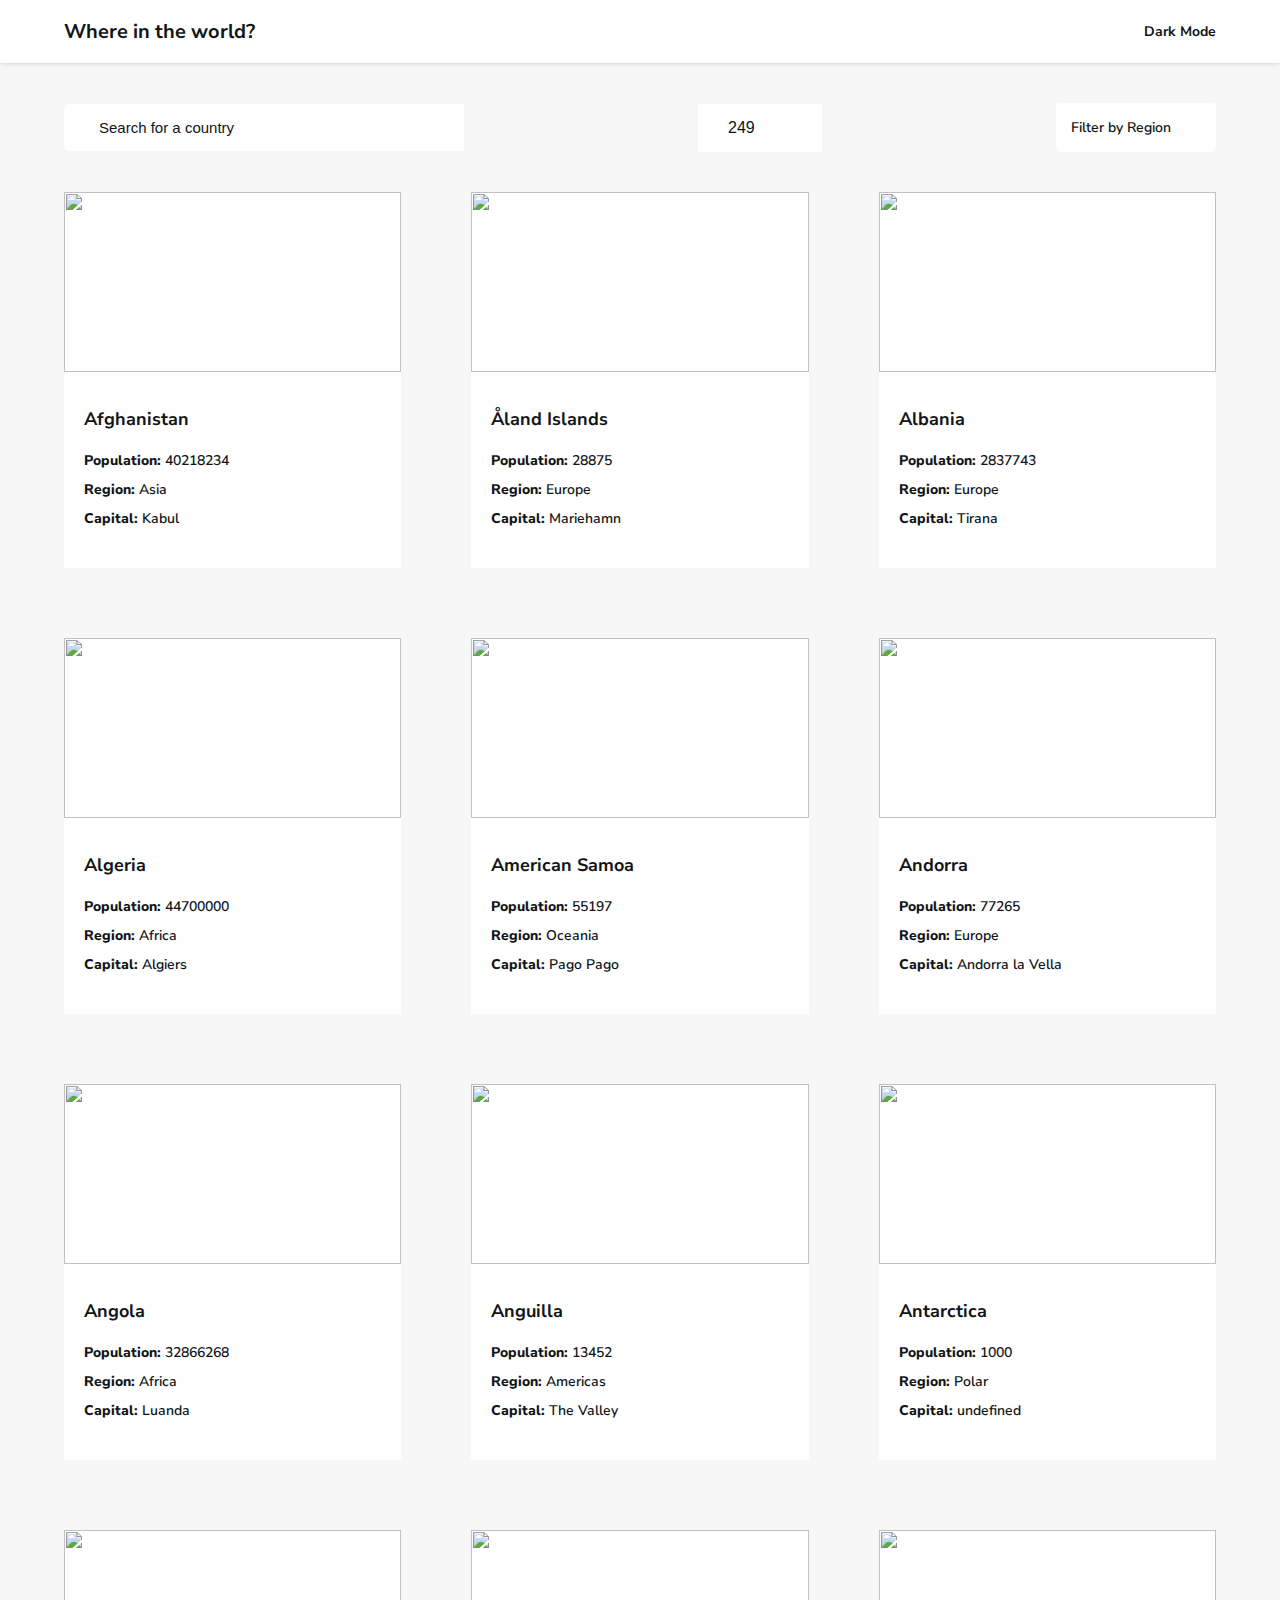
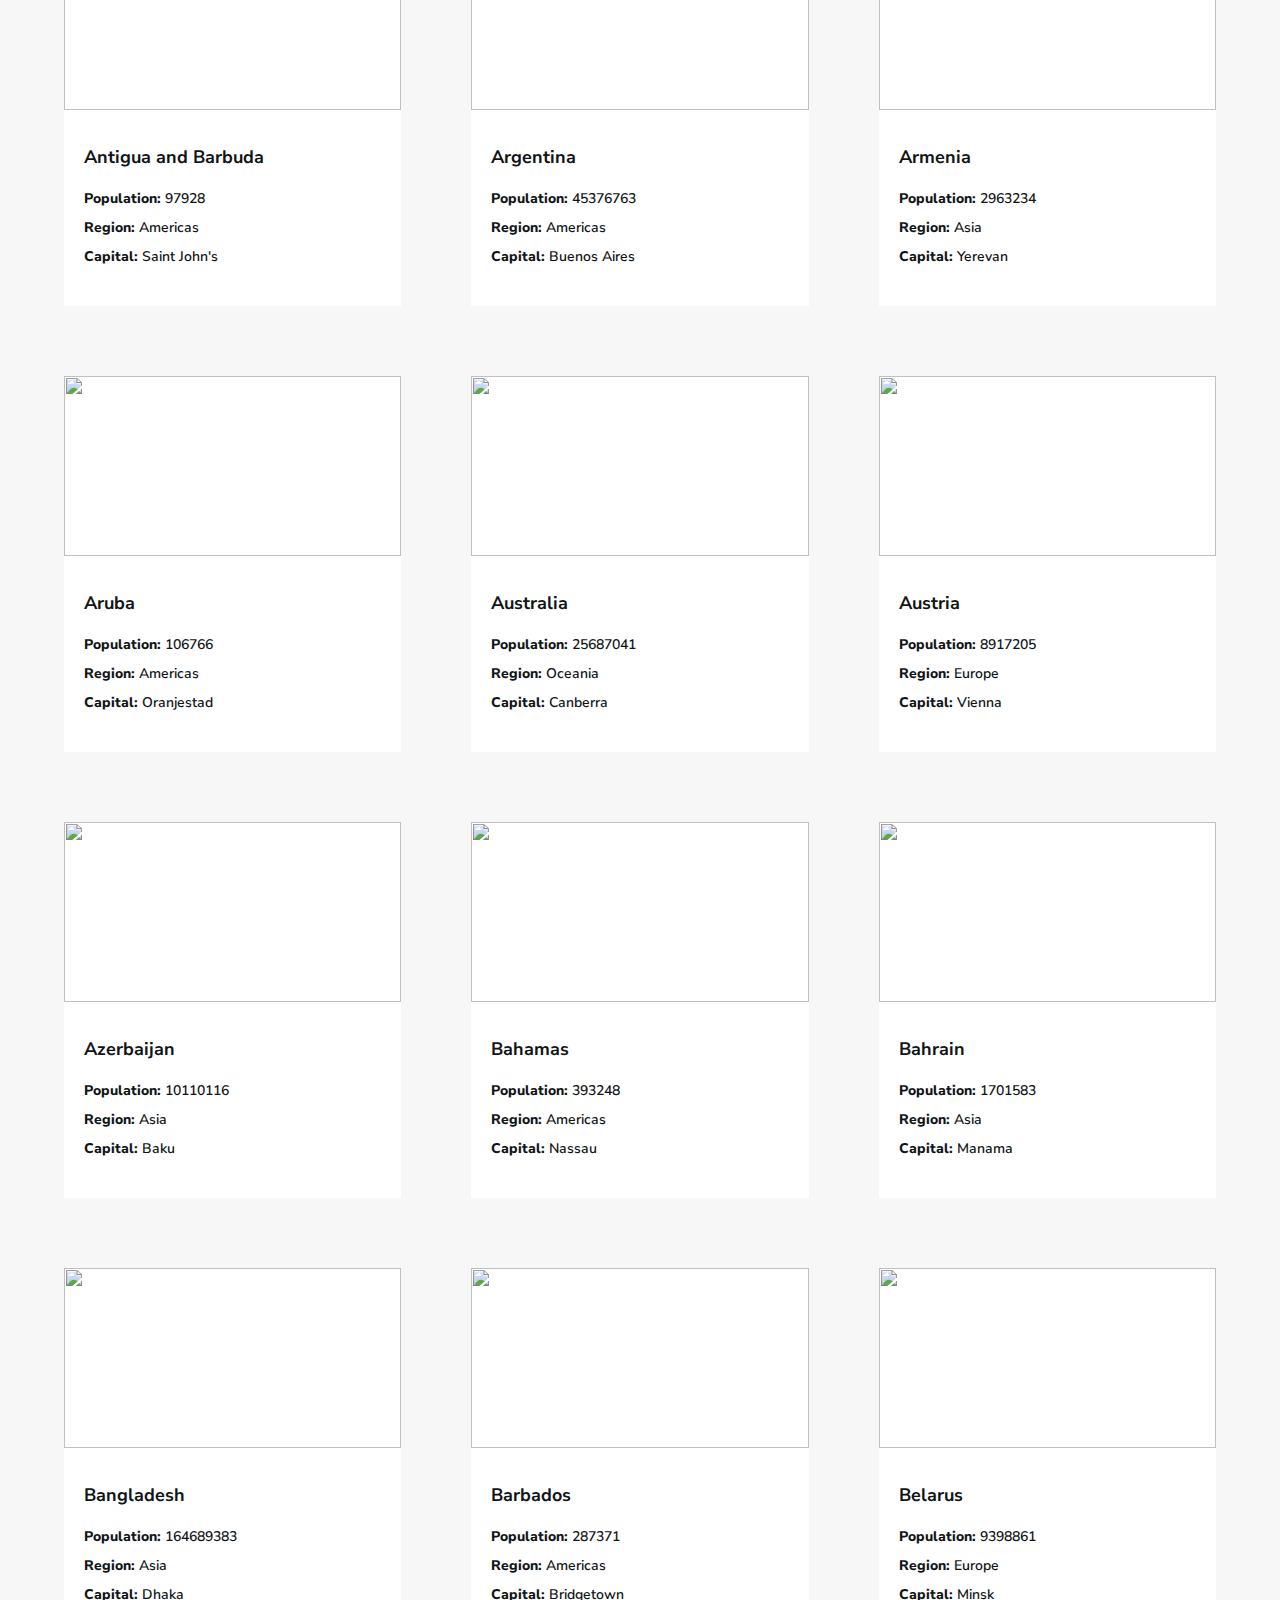
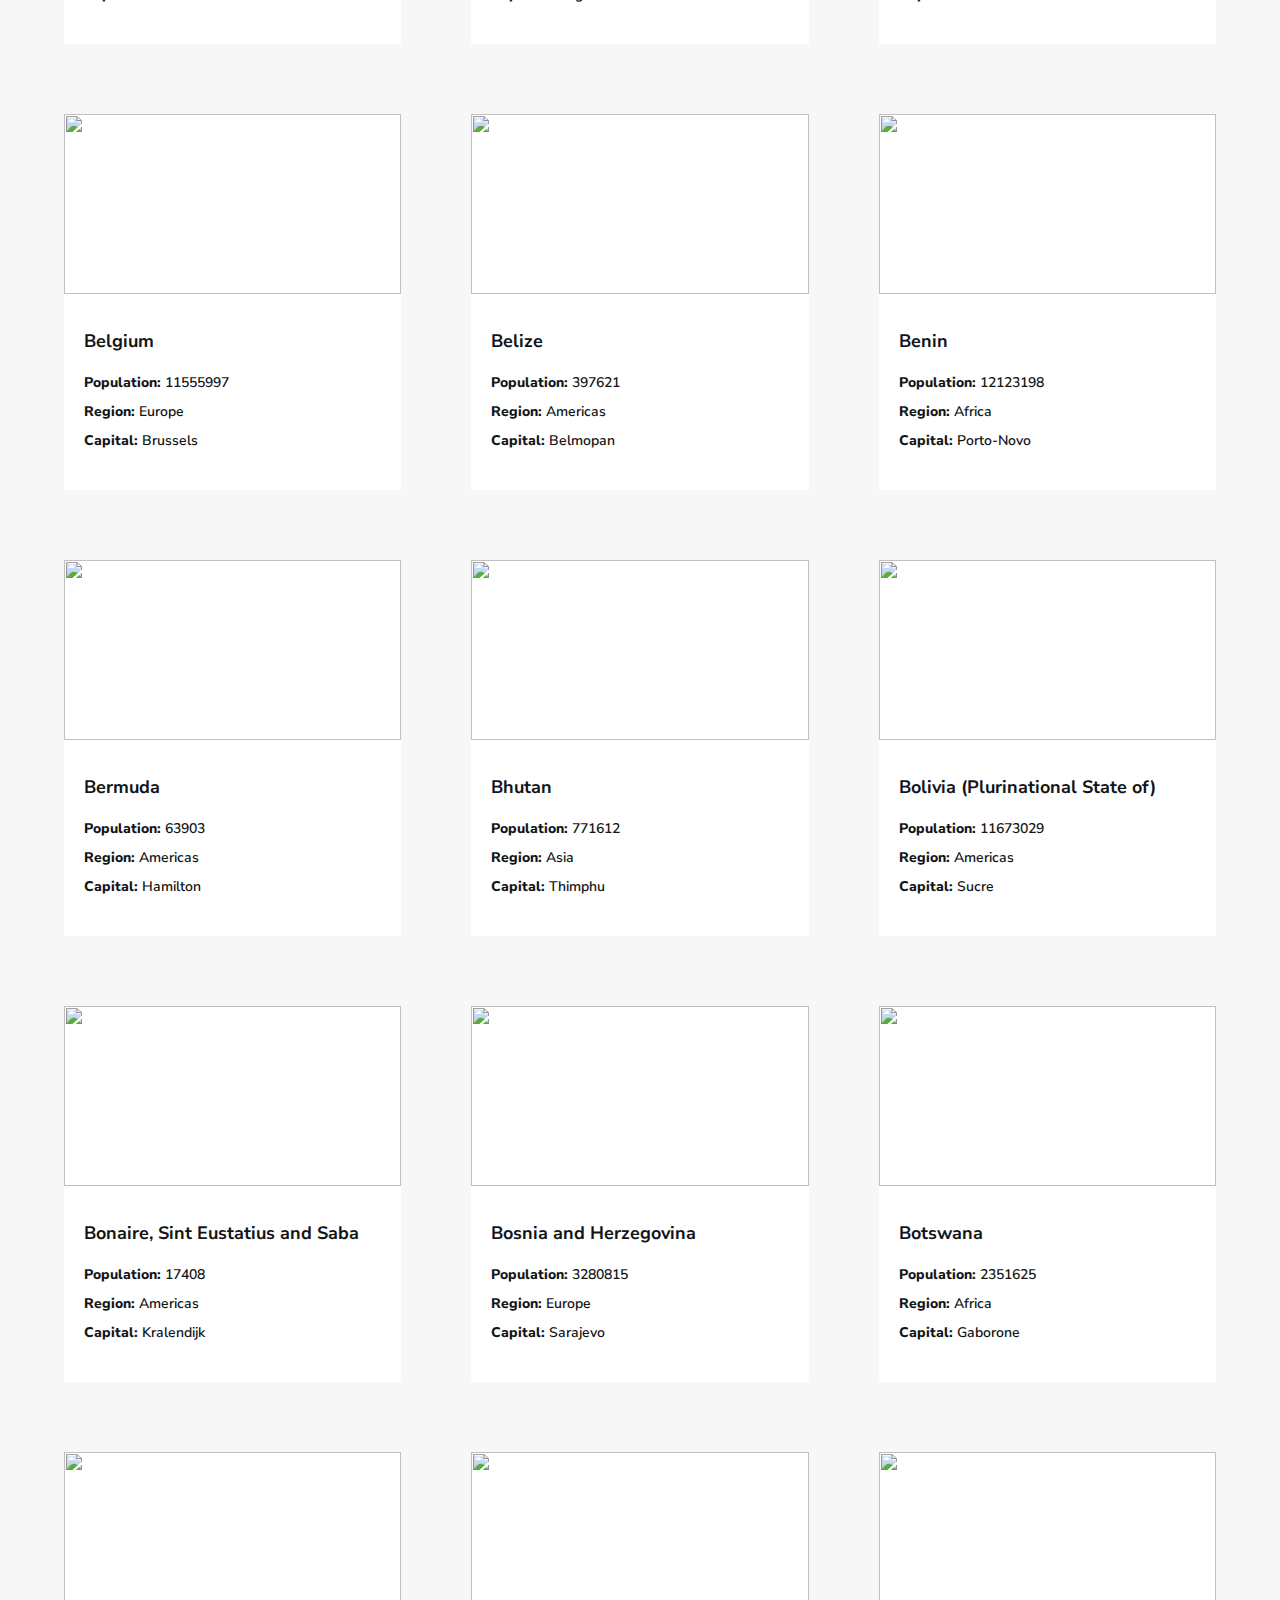
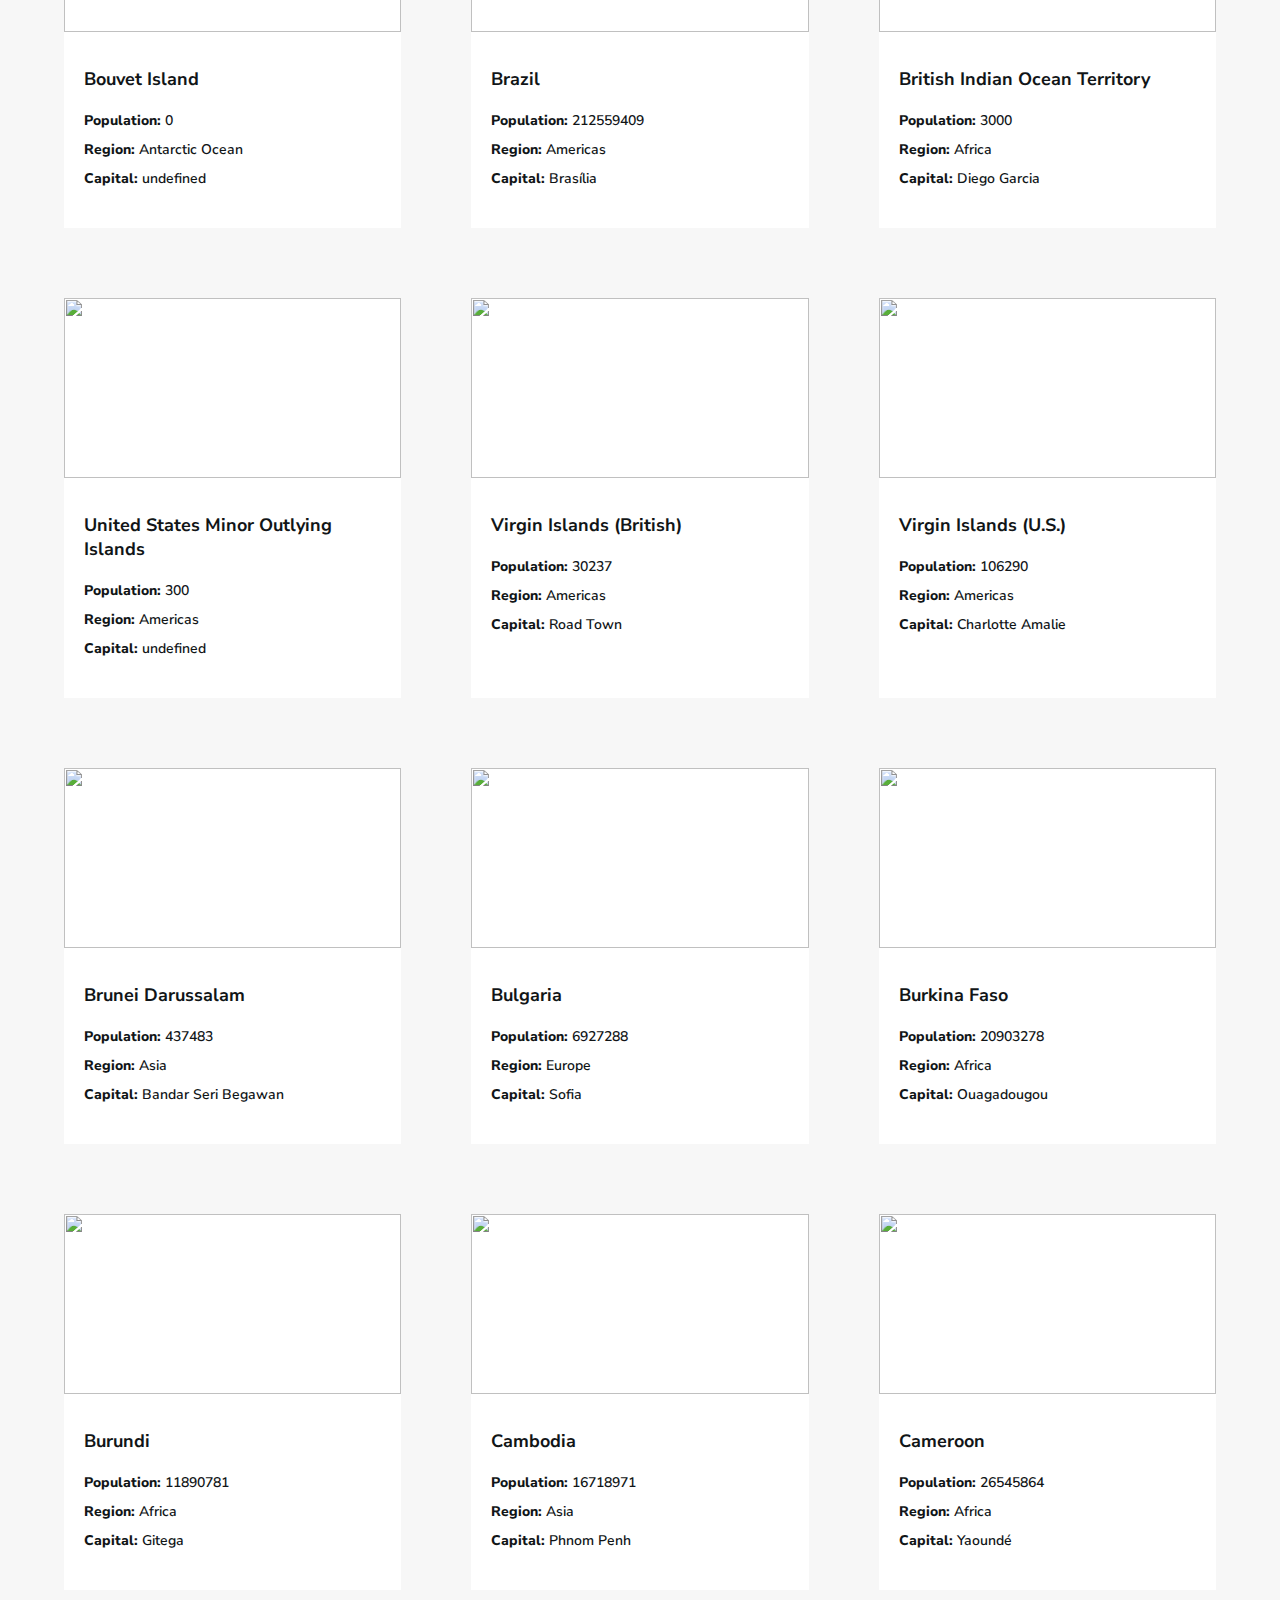
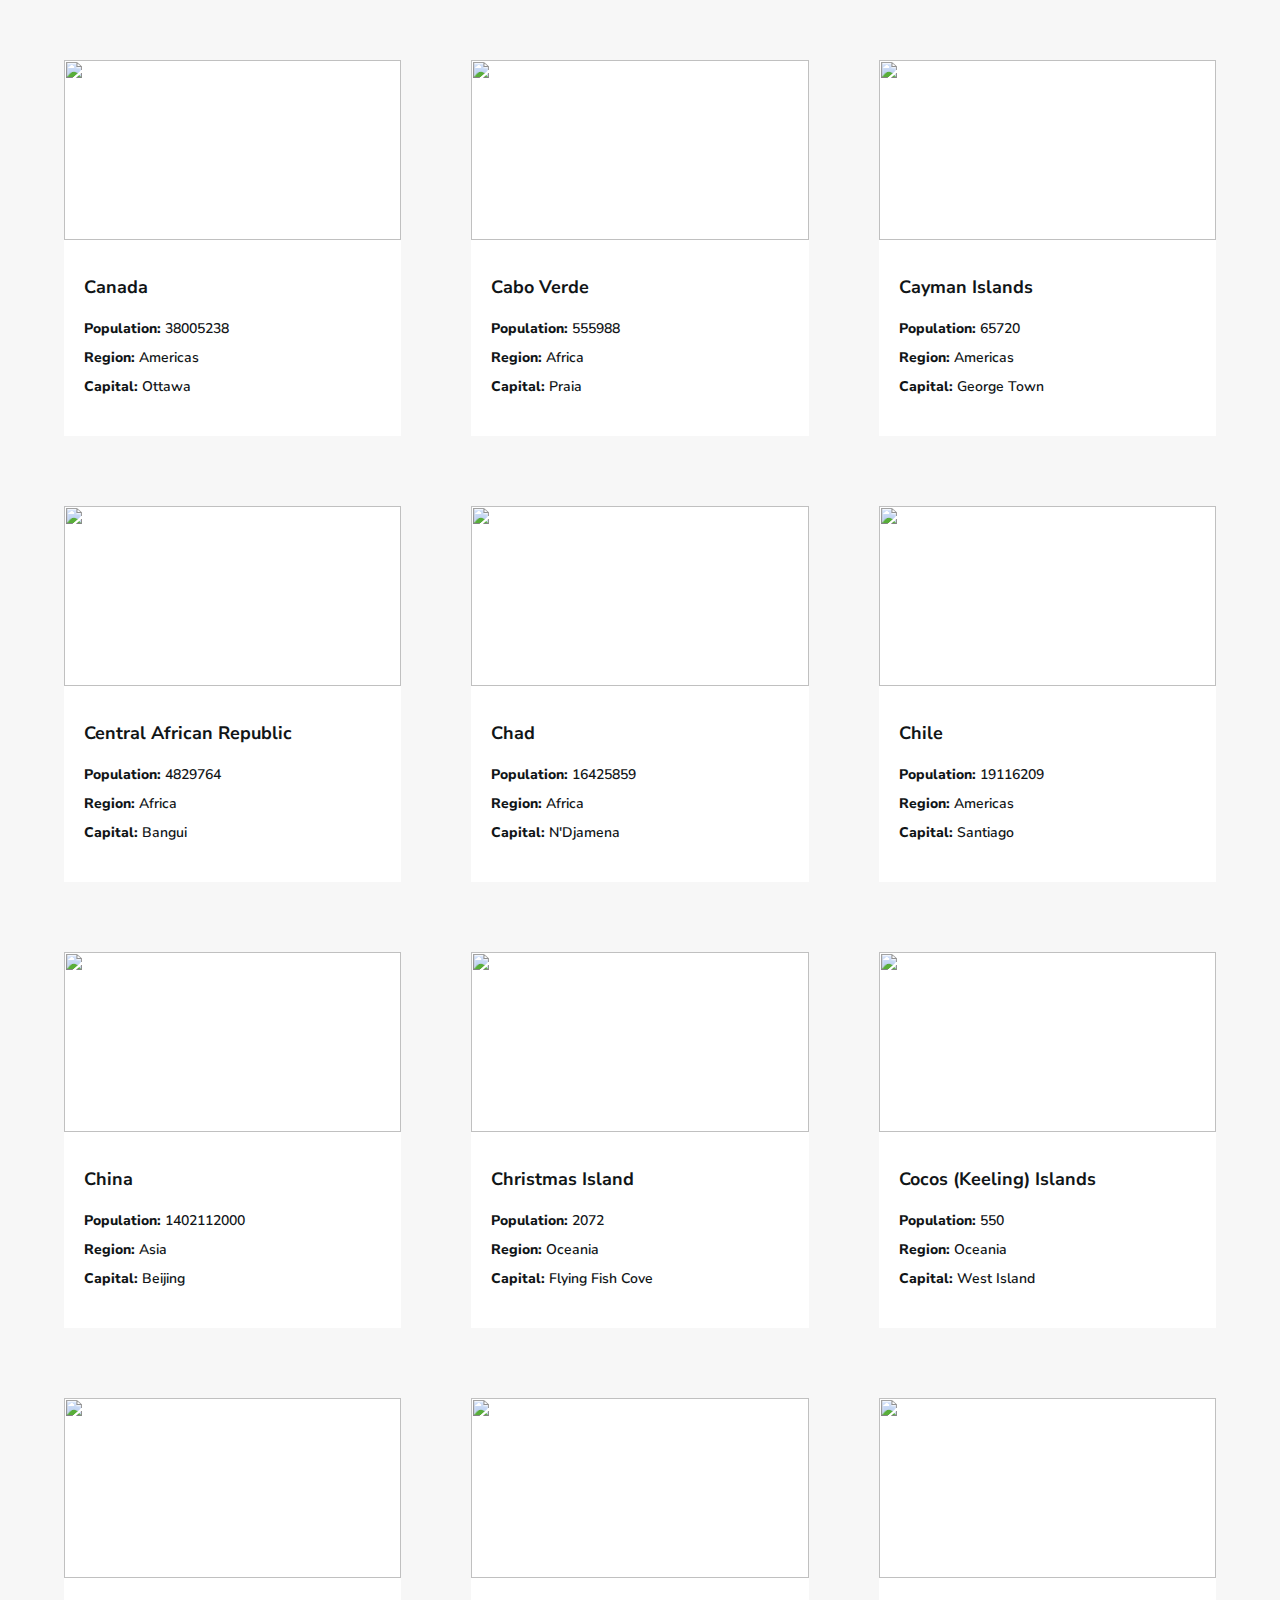
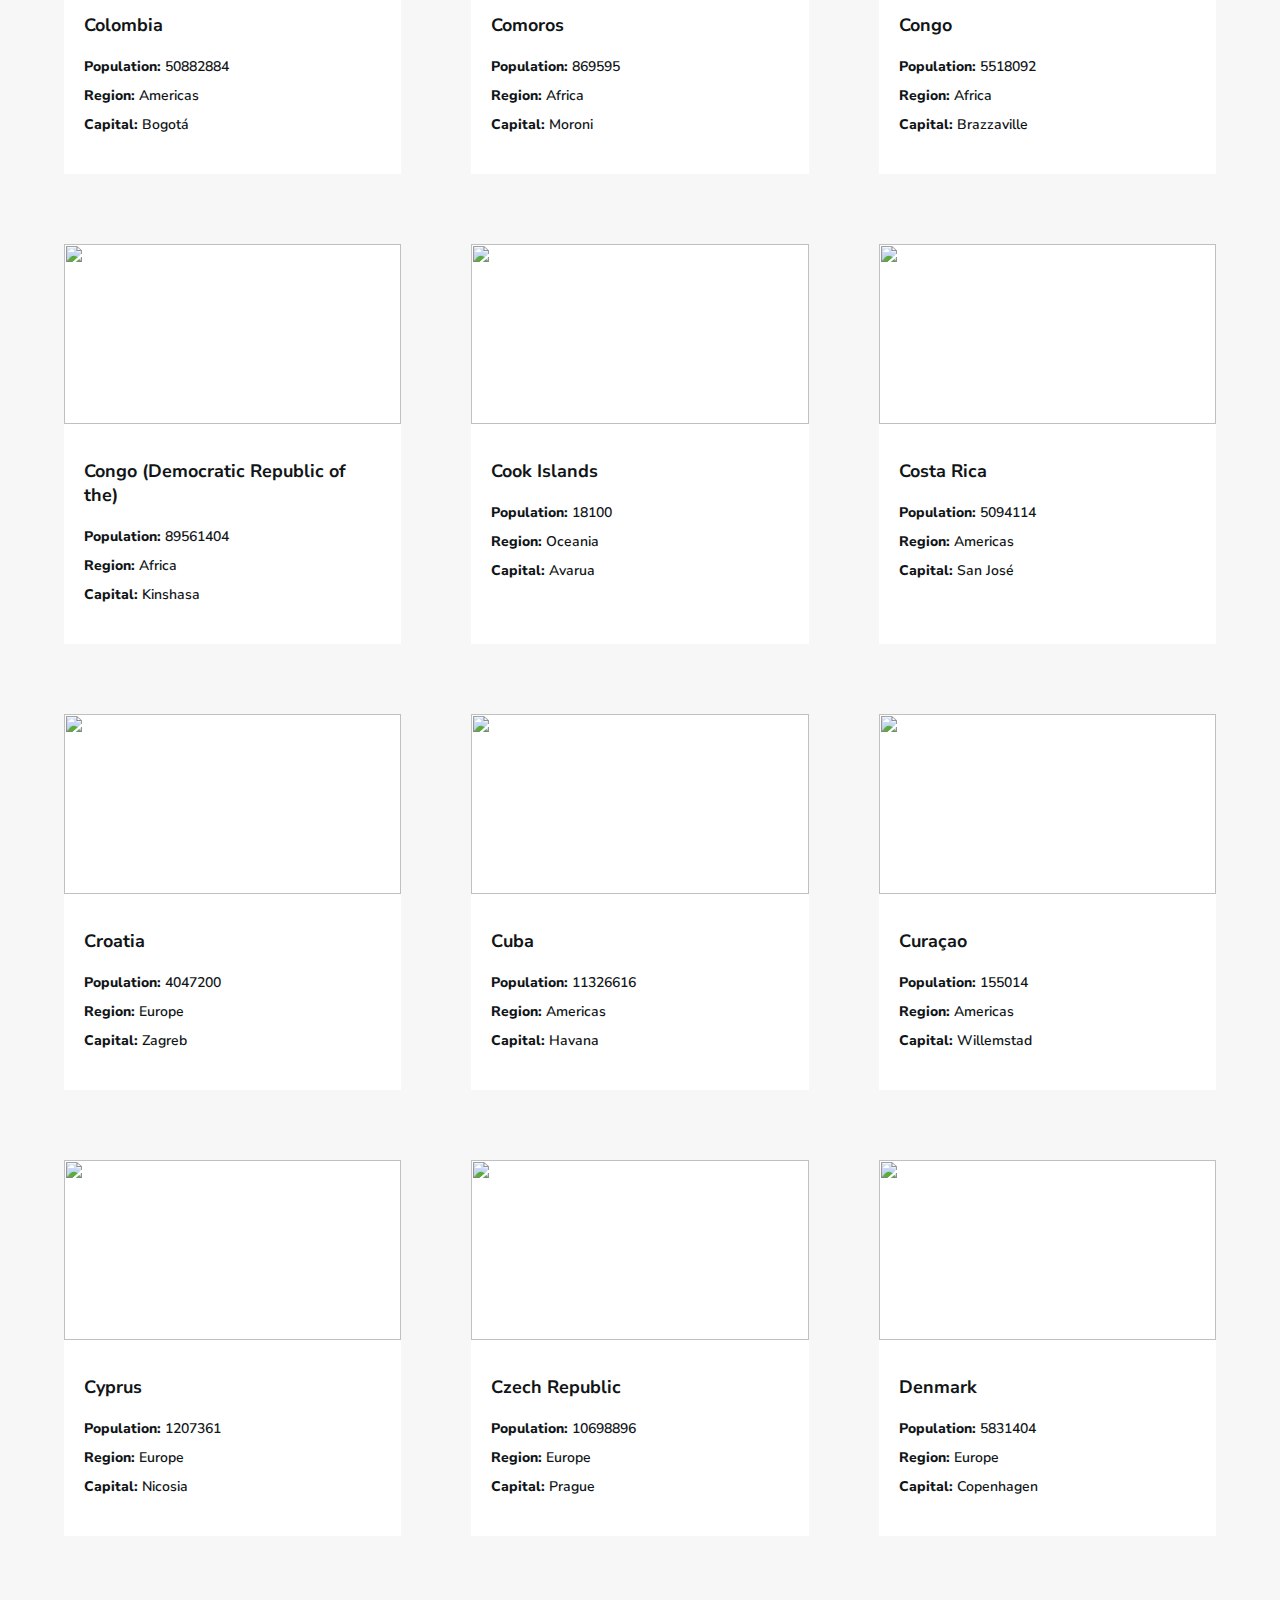
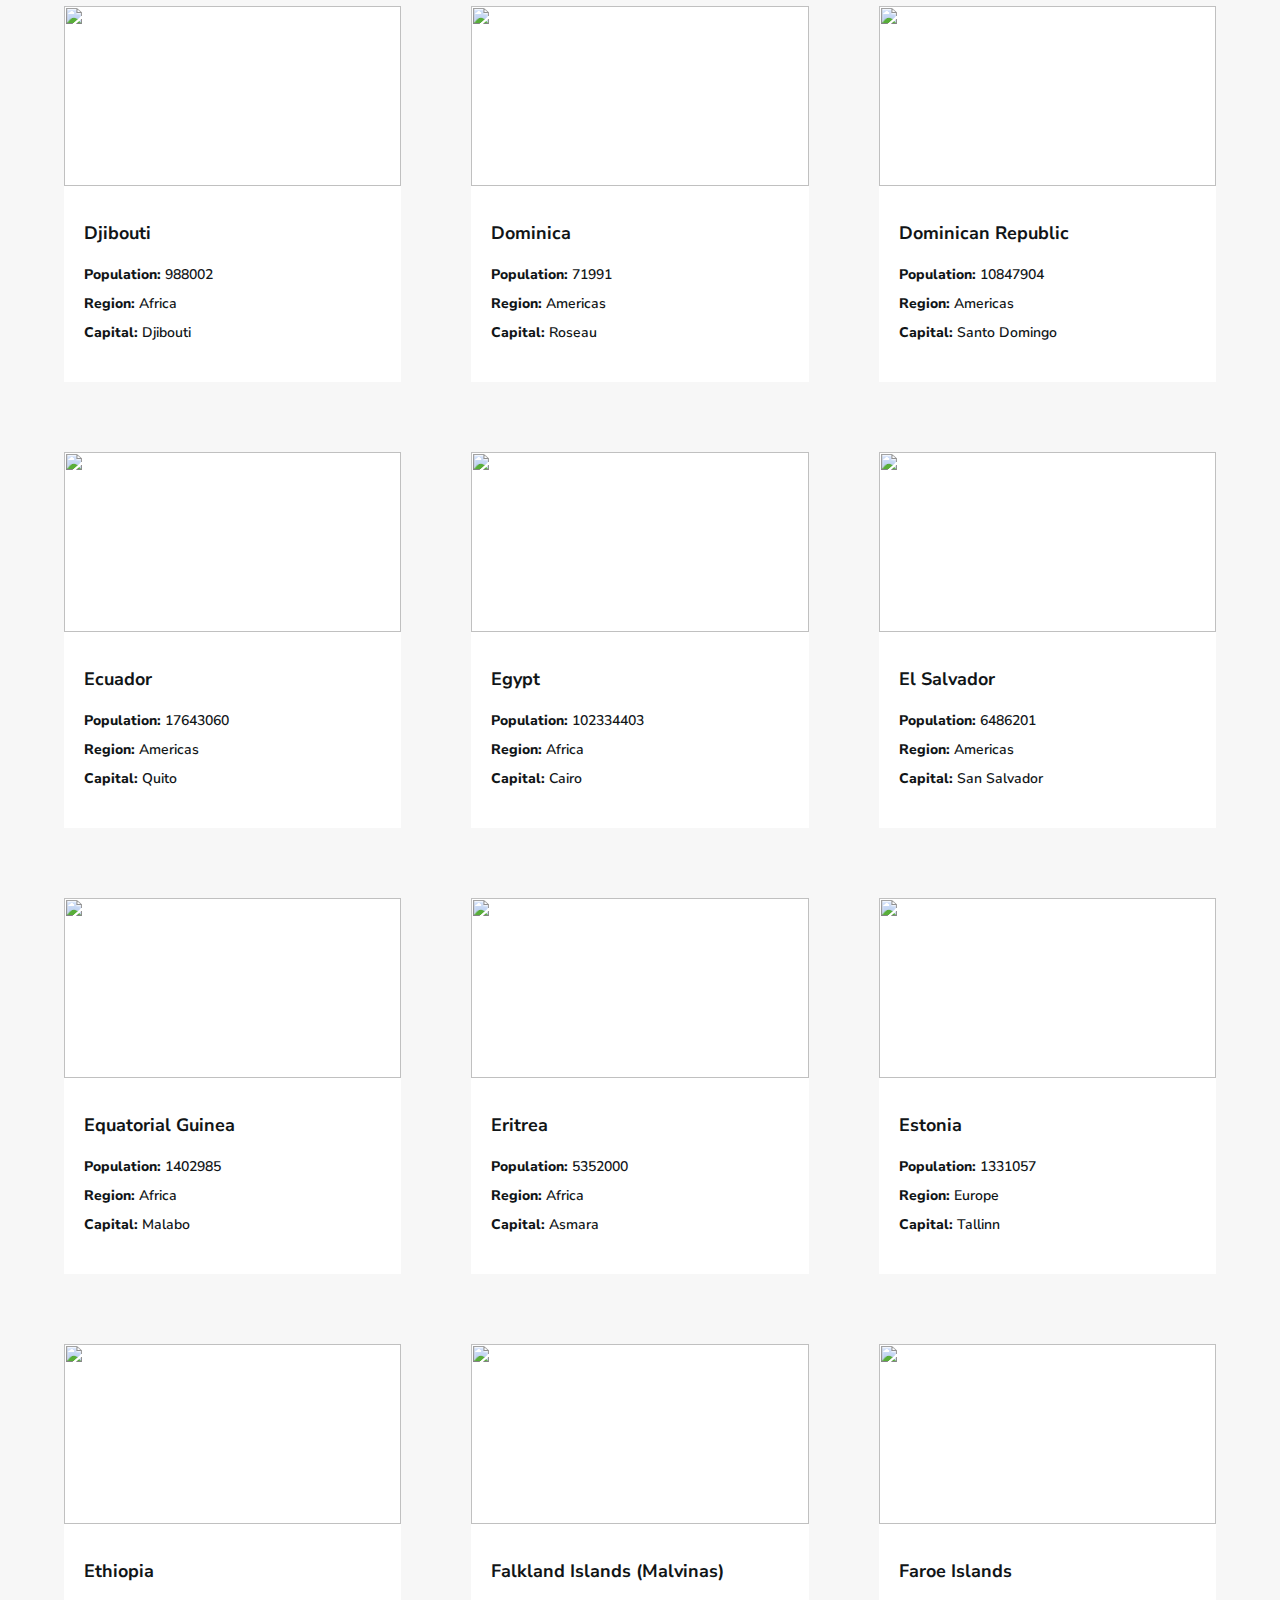
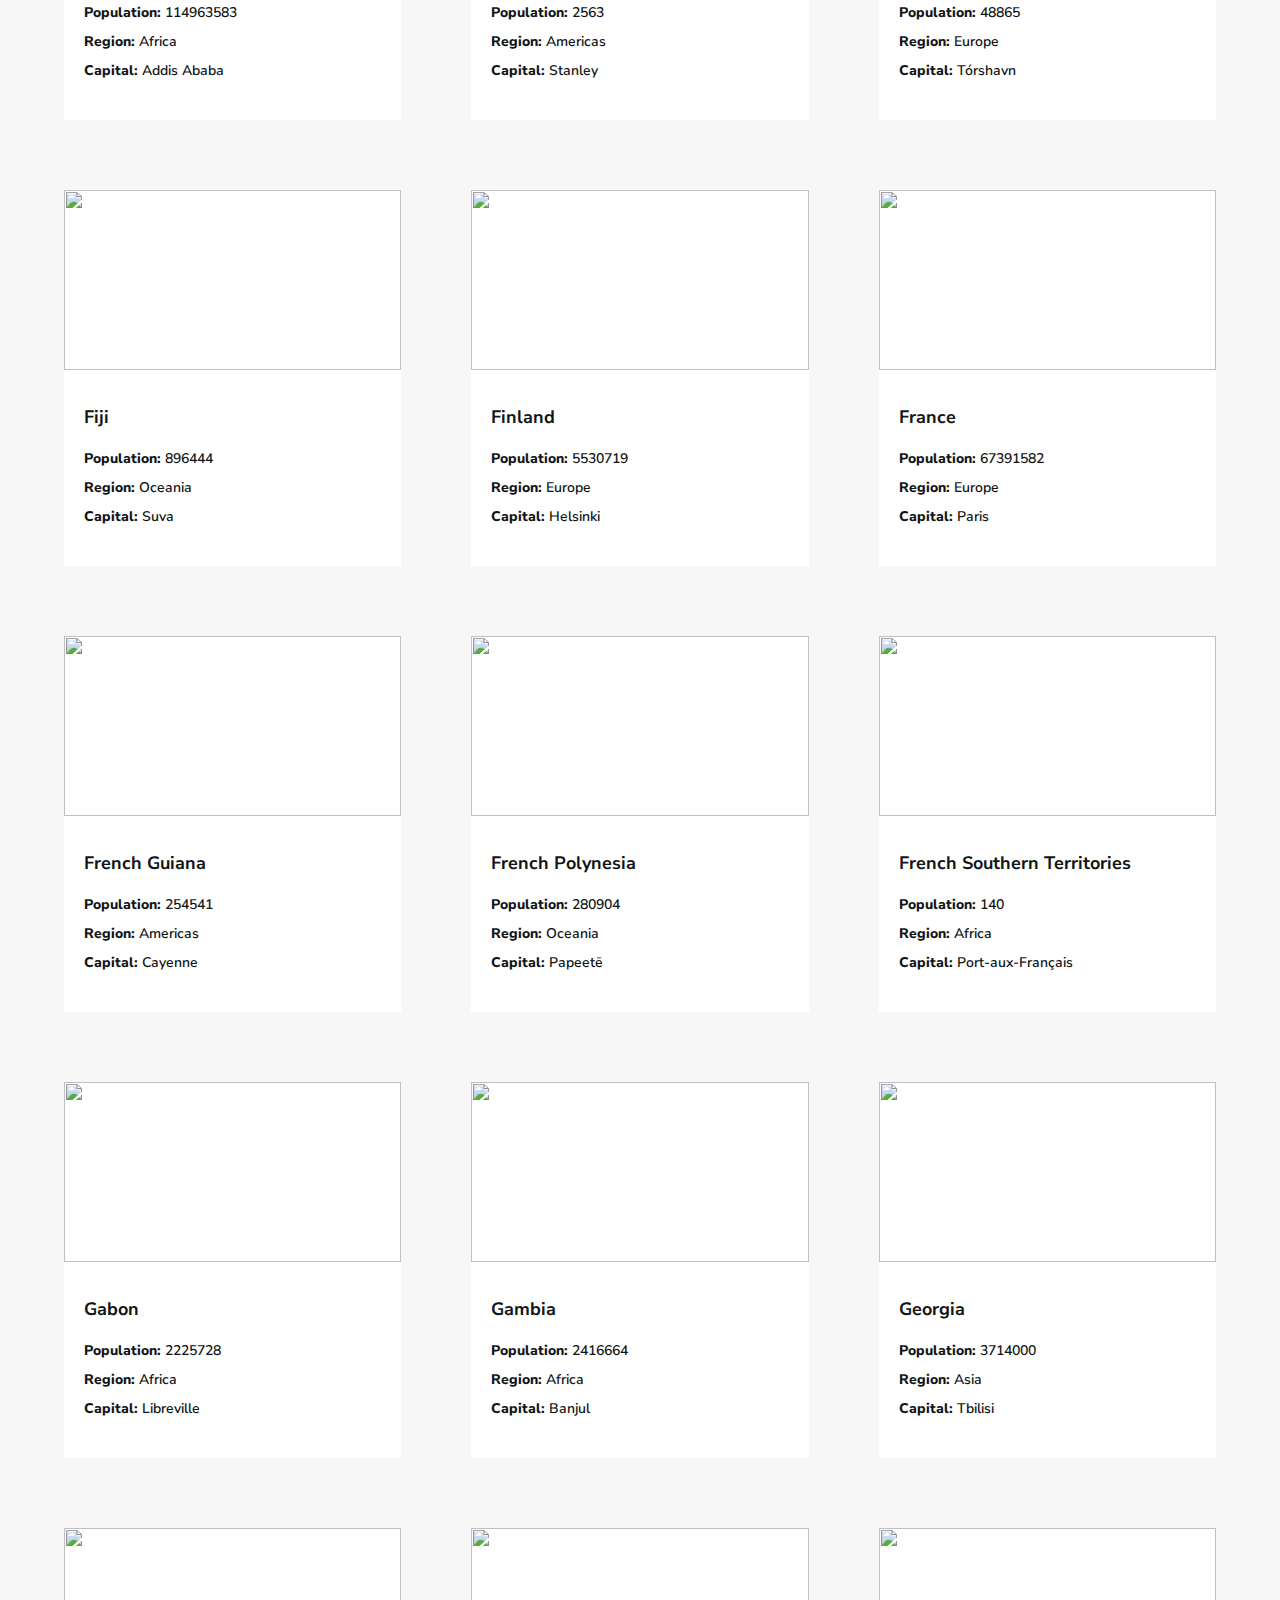
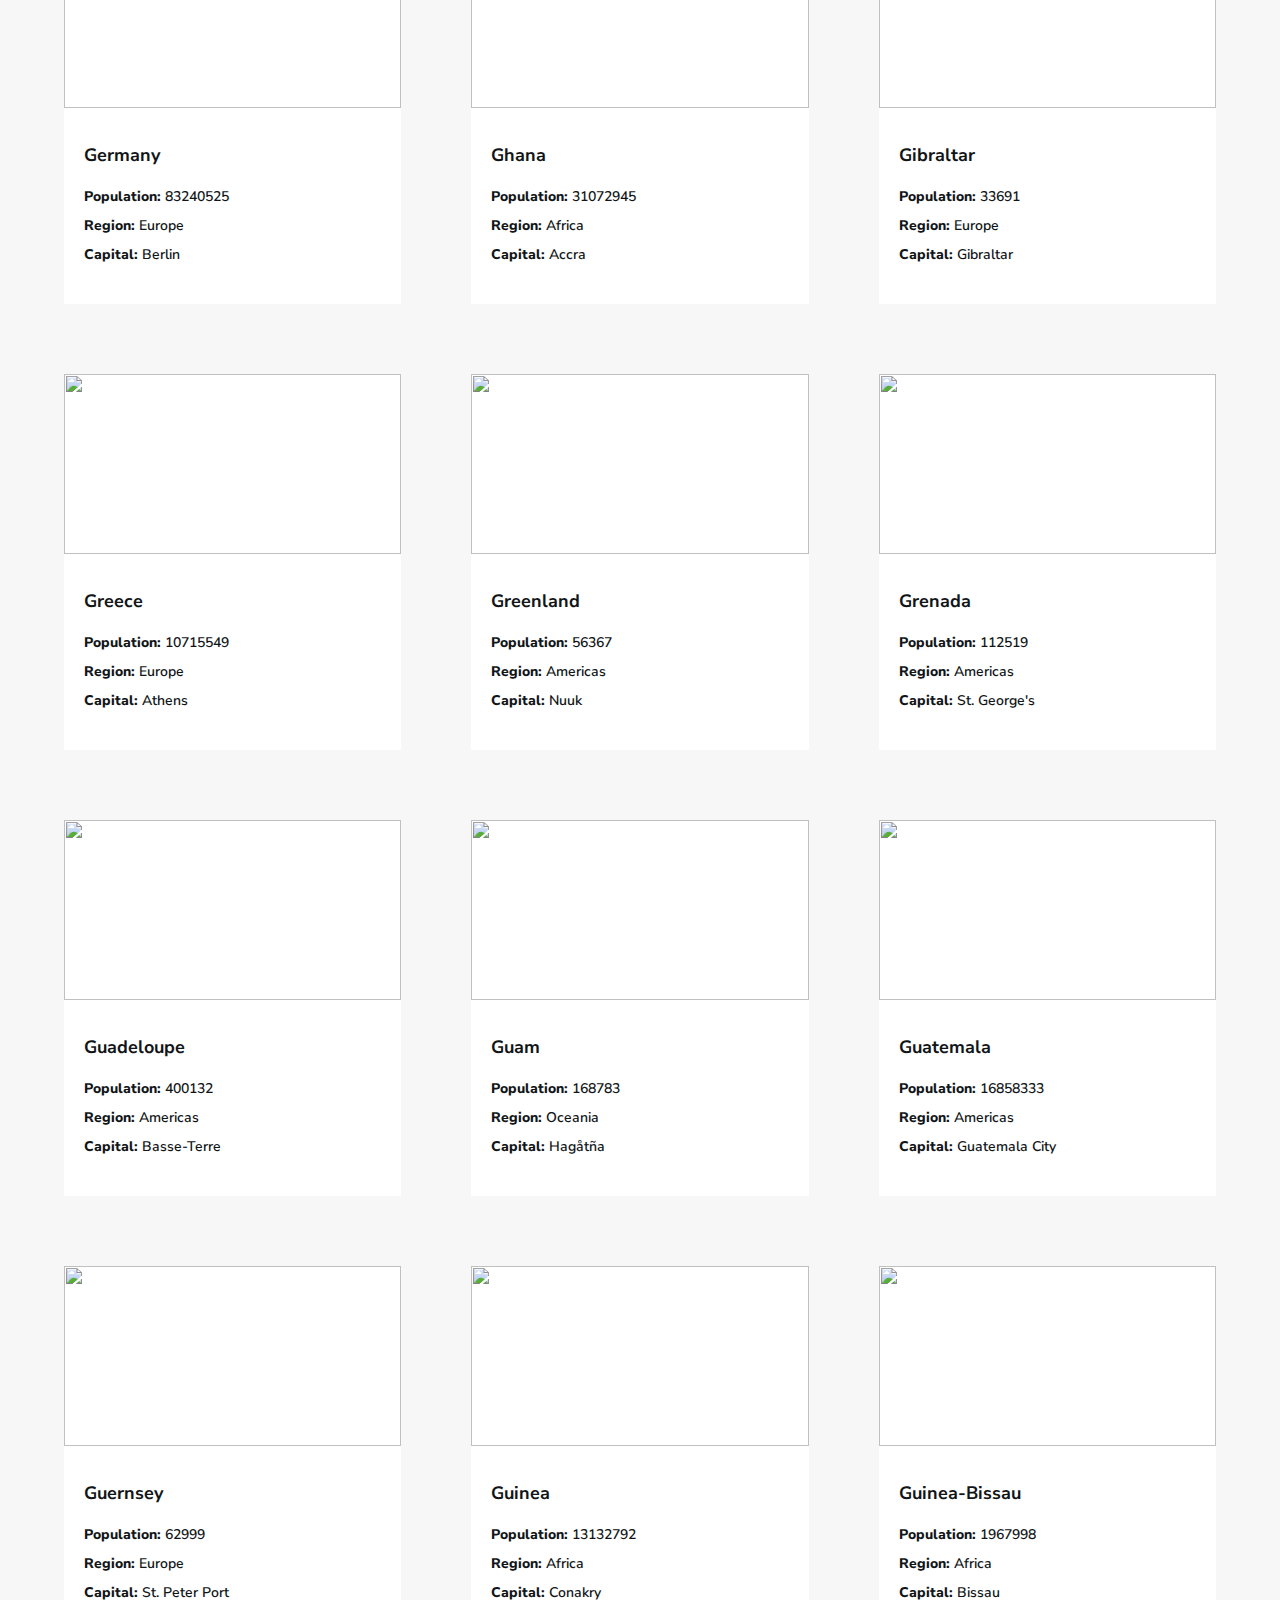
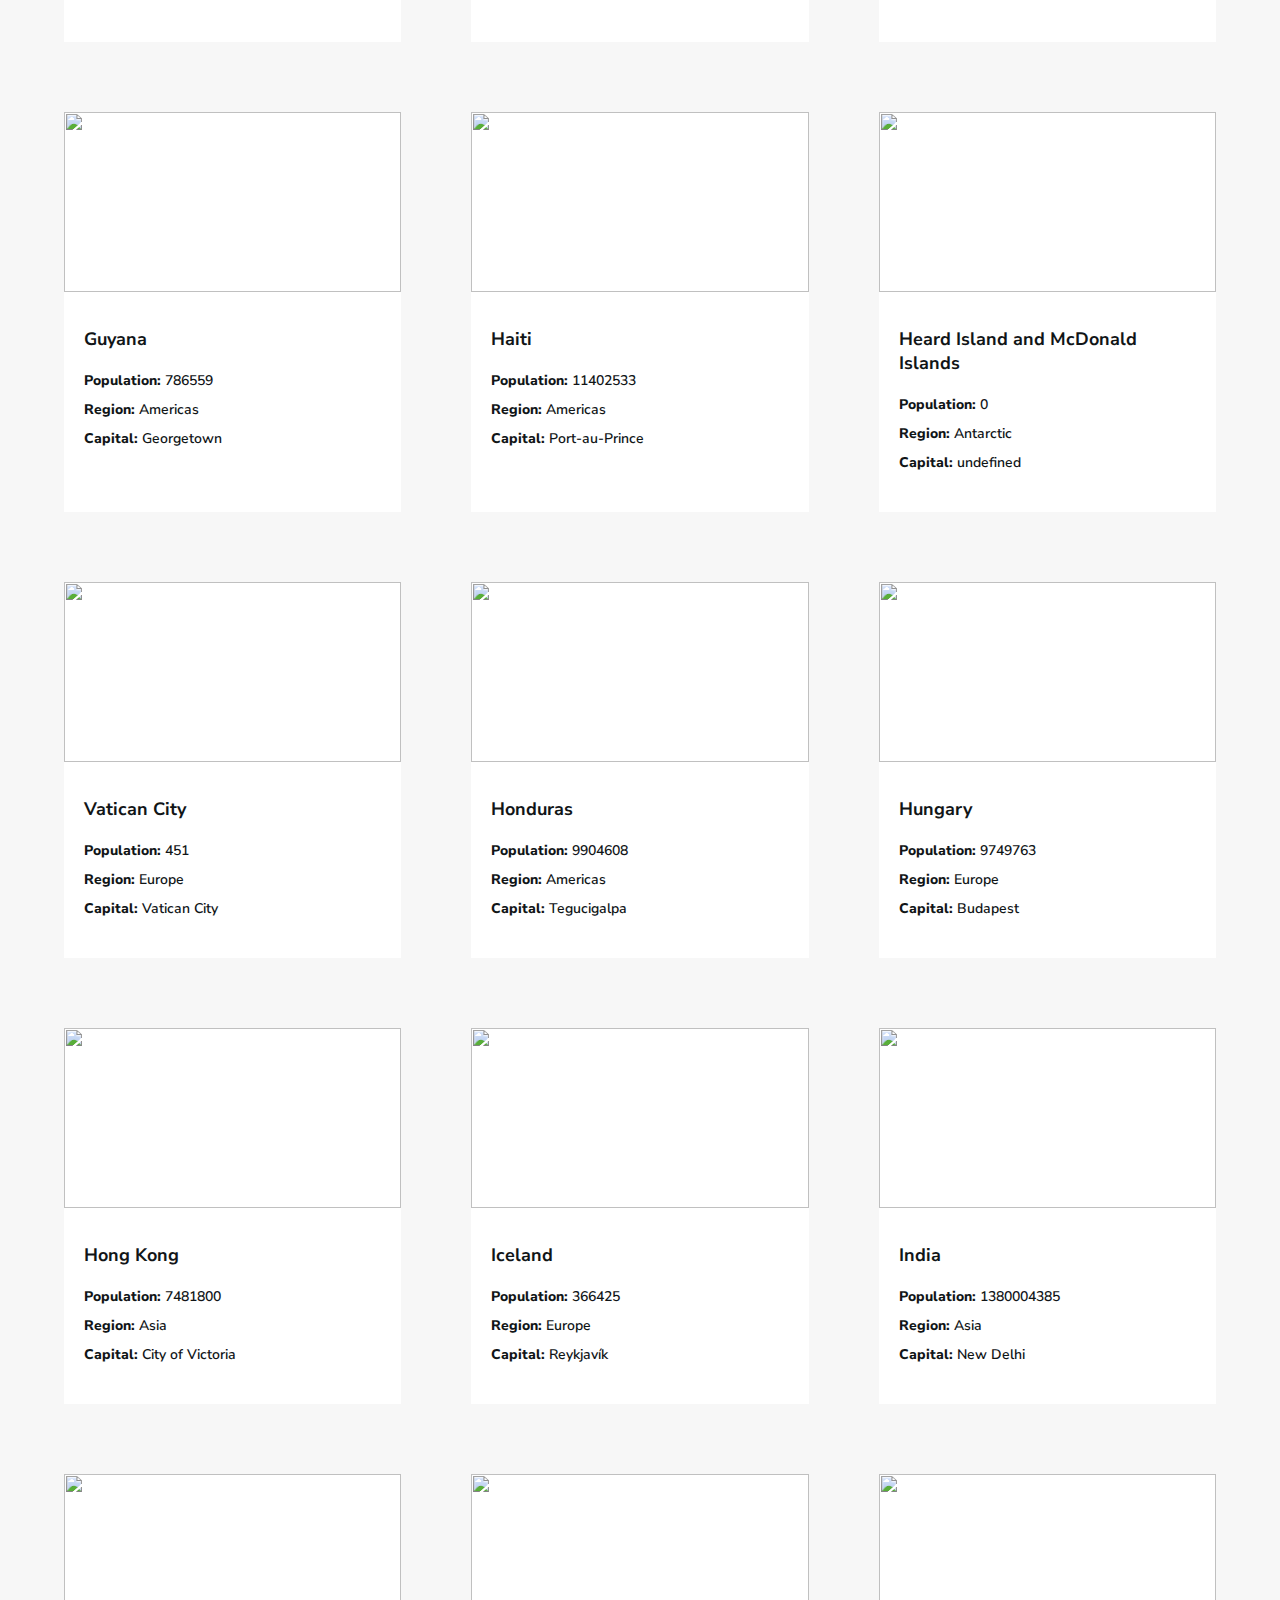
==== index.html @ 4edca280 "first commit" ====
<!DOCTYPE html>
<html lang="en">

<head>
  <meta charset="UTF-8">
  <meta http-equiv="X-UA-Compatible" content="IE=edge">
  <meta name="viewport" content="width=device-width, initial-scale=1.0">
  <title>Countries API</title>
  <!-- Website icon -->
  <link rel="shortcut icon"
    href="https://img.icons8.com/external-flaticons-flat-flat-icons/64/null/external-countries-digital-nomading-relocation-flaticons-flat-flat-icons.png"
    type="image/x-icon">
  <!-- Main css file -->
  <link rel="stylesheet" href="style.css">
  <!-- Google fonts -->
  <link rel="preconnect" href="https://fonts.googleapis.com">
  <link rel="preconnect" href="https://fonts.gstatic.com" crossorigin>
  <link href="https://fonts.googleapis.com/css2?family=Nunito+Sans:wght@300;600;800&display=swap" rel="stylesheet">
  <!-- Font awesome icons -->
  <script src="https://kit.fontawesome.com/5a1527845b.js" crossorigin="anonymous"></script>
</head>

<body>
  <header>
    <div class="container">
      <h1>Where in the world?</h1>
      <div class="dark-light-mode">
        <span>Dark Mode</span>
      </div>
    </div>
  </header>

  <main>
    <div class="container">
      <div class="search-container">
        <div class="input">
          <i class="fa-solid fa-magnifying-glass"></i>
          <input type="text" class="search-input" placeholder="Search for a country">
        </div>

        <div class="filter-limitation">
          <input type="number" min="1" max="249" placeholder="249" value="249">
        </div>

        <div class="filter-region">
          <span>Filter by Region</span>
          <i class="fa-solid fa-angle-down"></i>
          <ul class="list-of-country">
            <li>Africa</li>
            <li>Americas</li>
            <li>Asia</li>
            <li>Europe</li>
            <li>Oceania</li>
            <li>All</li>
          </ul>
        </div>
      </div>

      <section class="countries"></section>
    </div>
  </main>
  <script src="main.js"></script>
</body>

</html>
---- style.css ----
/* Global [Start] */
* {
  margin: 0;
  padding: 0;
  box-sizing: border-box;
}

body {
  font-size: 14px;
  font-family: 'Nunito Sans', sans-serif;
  background-color: var(--background);
  color: var(--text);
}

:root {

  --background: #f7f7f7;
  /*light mode background*/
  --text: #111517;
  /*Light mode text*/
  --element-background: #ffffff;





  --background-dark: #202c37;
  /*Dark mode background*/
  --light2: #ffffff;
  /*Dark Mode Text & Light Mode Elements*/
  --dark-blue: #2b3945;
  /*Dark mode elements*/
  --dark-gray: #858585;
  /*light mode input*/
}

.container {
  margin: 0 auto;
  width: 90%;
}

::placeholder {
  color: var(--text);
}

.message-not-country {
  font-size: 16px;
  font-weight: bold;
  line-height: 1.7;
}

.message-not-country a {
  color: var(--text);
  transition: 0.3s;
  -webkit-transition: 0.3s;
  -moz-transition: 0.3s;
  -ms-transition: 0.3s;
  -o-transition: 0.3s;
}

.message-not-country a:hover {
  color: var(--text);
  opacity: 0.7;
}

/* Global [End] */






/* Header [Start] */
header {
  box-shadow: 0 -5px 8px 0 #000;
  background-color: var(--element-background);
}

header .container {
  padding: 18px 0;
  display: flex;
  justify-content: space-between;
}

header h1 {
  font-size: 20px;
}

header .dark-light-mode {
  display: flex;
  justify-content: space-between;
  align-items: center;
  width: 94px;
  user-select: none;
  cursor: pointer;
}

header .dark-light-mode i {
  font-size: 15px;
}

header .dark-light-mode span {
  font-weight: bold;
}

/* Header [End] */






/* Main [Start] */

main {
  margin-top: 40px;
}

.search-container {
  display: flex;
  justify-content: space-between;
  align-items: center;
  flex-wrap: wrap;
  gap: 40px;
}

.search-container .input {
  background-color: var(--element-background);
  border-radius: 5px;
  -webkit-border-radius: 5px;
  -moz-border-radius: 5px;
  -ms-border-radius: 5px;
  -o-border-radius: 5px;
  width: 400px;
  user-select: none;
  display: flex;
  align-items: center;
}

.search-container .input i {
  margin-left: 20px;
  color: var(--text);
}

.search-container .input input {
  border: none;
  outline: none;
  background-color: var(--element-background);
  color: var(--text);
  padding: 15px;
  width: 100%;
  font-size: 15px;
}

.search-container .filter-limitation {
  border-radius: 5px;
  -webkit-border-radius: 5px;
  -moz-border-radius: 5px;
  -ms-border-radius: 5px;
  -o-border-radius: 5px;
  user-select: none;
}

.search-container .filter-limitation input {
  background-color: var(--element-background);
  color: var(--text);
  font-size: 16px;
  border: none;
  outline: none;
  padding: 15px 30px;
}

.search-container .filter-region {
  background-color: var(--element-background);
  padding: 15px;
  border-radius: 5px;
  -webkit-border-radius: 5px;
  -moz-border-radius: 5px;
  -ms-border-radius: 5px;
  -o-border-radius: 5px;
  user-select: none;
  cursor: pointer;
  display: flex;
  align-items: center;
  gap: 30px;
  position: relative;
}

.search-container .filter-region span {
  font-weight: 600;
}

.search-container .filter-region i {
  font-size: 10px;
  transform: scale(0.8);
  -webkit-transform: scale(0.8);
  -moz-transform: scale(0.8);
  -ms-transform: scale(0.8);
  -o-transform: scale(0.8);
}

.search-container .filter-region .list-of-country {
  display: none;
  flex-direction: column;
  font-weight: 600;
  position: absolute;
  left: 0;
  bottom: -180px;
  background-color: var(--element-background);
  padding: 15px;
  width: 170px;
  border-radius: inherit;
  -webkit-border-radius: inherit;
  -moz-border-radius: inherit;
  -ms-border-radius: inherit;
  -o-border-radius: inherit;
  cursor: auto;
}

.search-container .filter-region .list-of-country li {
  list-style: none;
  cursor: pointer;
}

.search-container .filter-region .list-of-country li:hover {
  background-color: var(--background);
}

.search-container .filter-region .list-of-country li:not(:last-child) {
  padding: 3px;
}

@media (max-width: 735px) {
  main .container {
    width: 288px;
  }
}

main .countries {
  display: grid;
  grid-template-columns: repeat(auto-fill, minmax(288px, 1fr));
  gap: 70px;
  margin-top: 40px;
}

@media (max-width: 735px) {
  main .countries {
    gap: 44px;
  }
}

@media (max-width: 1132px) and (min-width: 992px) {
  main .countries {
    grid-template-columns: repeat(auto-fill, minmax(300px, 1fr));
  }
}

@media (max-width: 900px) {
  main .countries {
    grid-template-columns: repeat(auto-fill, minmax(288px, 1fr));
  }
}

@media (max-width: 735px) {
  main .countries {
    grid-template-columns: repeat(auto-fill, minmax(288px, 1fr));
  }
}

main .countries .country {
  width: 100%;
  background-color: var(--element-background);
}

main .countries .country .flag {
  width: 100%;
  height: 180px;
  user-select: none;
}

@media (max-width: 1132px) and (min-width: 992px) {
  main .countries .country .flag {
    height: 300px;
  }
}

@media (max-width: 992px) and (min-width: 900px) {
  main .countries .country .flag {
    height: 230px;
  }
}

main .countries .country .content {
  display: flex;
  flex-direction: column;
  gap: 10px;
  padding: 20px;
  padding-bottom: 40px;
}

@media (max-width: 1132px) and (min-width: 992px) {
  main .countries .country .content {
    gap: 20px;
  }
}

main .countries .country .content .name-country {
  font-size: 18px;
  margin-top: 10px;
  margin-bottom: 10px;
  width: fit-content;
  cursor: pointer;
  transition: 0.3s;
  -webkit-transition: 0.3s;
  -moz-transition: 0.3s;
  -ms-transition: 0.3s;
  -o-transition: 0.3s;
}

main .countries .country .content .name-country:hover {
  opacity: .8;
}

@media (max-width: 1132px) and (min-width: 992px) {
  main .countries .country .content .name-country {
    margin-top: 20px;
    margin-bottom: 20px;
  }
}

main .countries .country .content .population,
main .countries .country .content .region,
main .countries .country .content .capital {
  font-weight: 800;
  width: fit-content;
}

main .countries .country .content .population span,
main .countries .country .content .region span,
main .countries .country .content .capital span {
  font-weight: 600;
}

/* Main [End] */
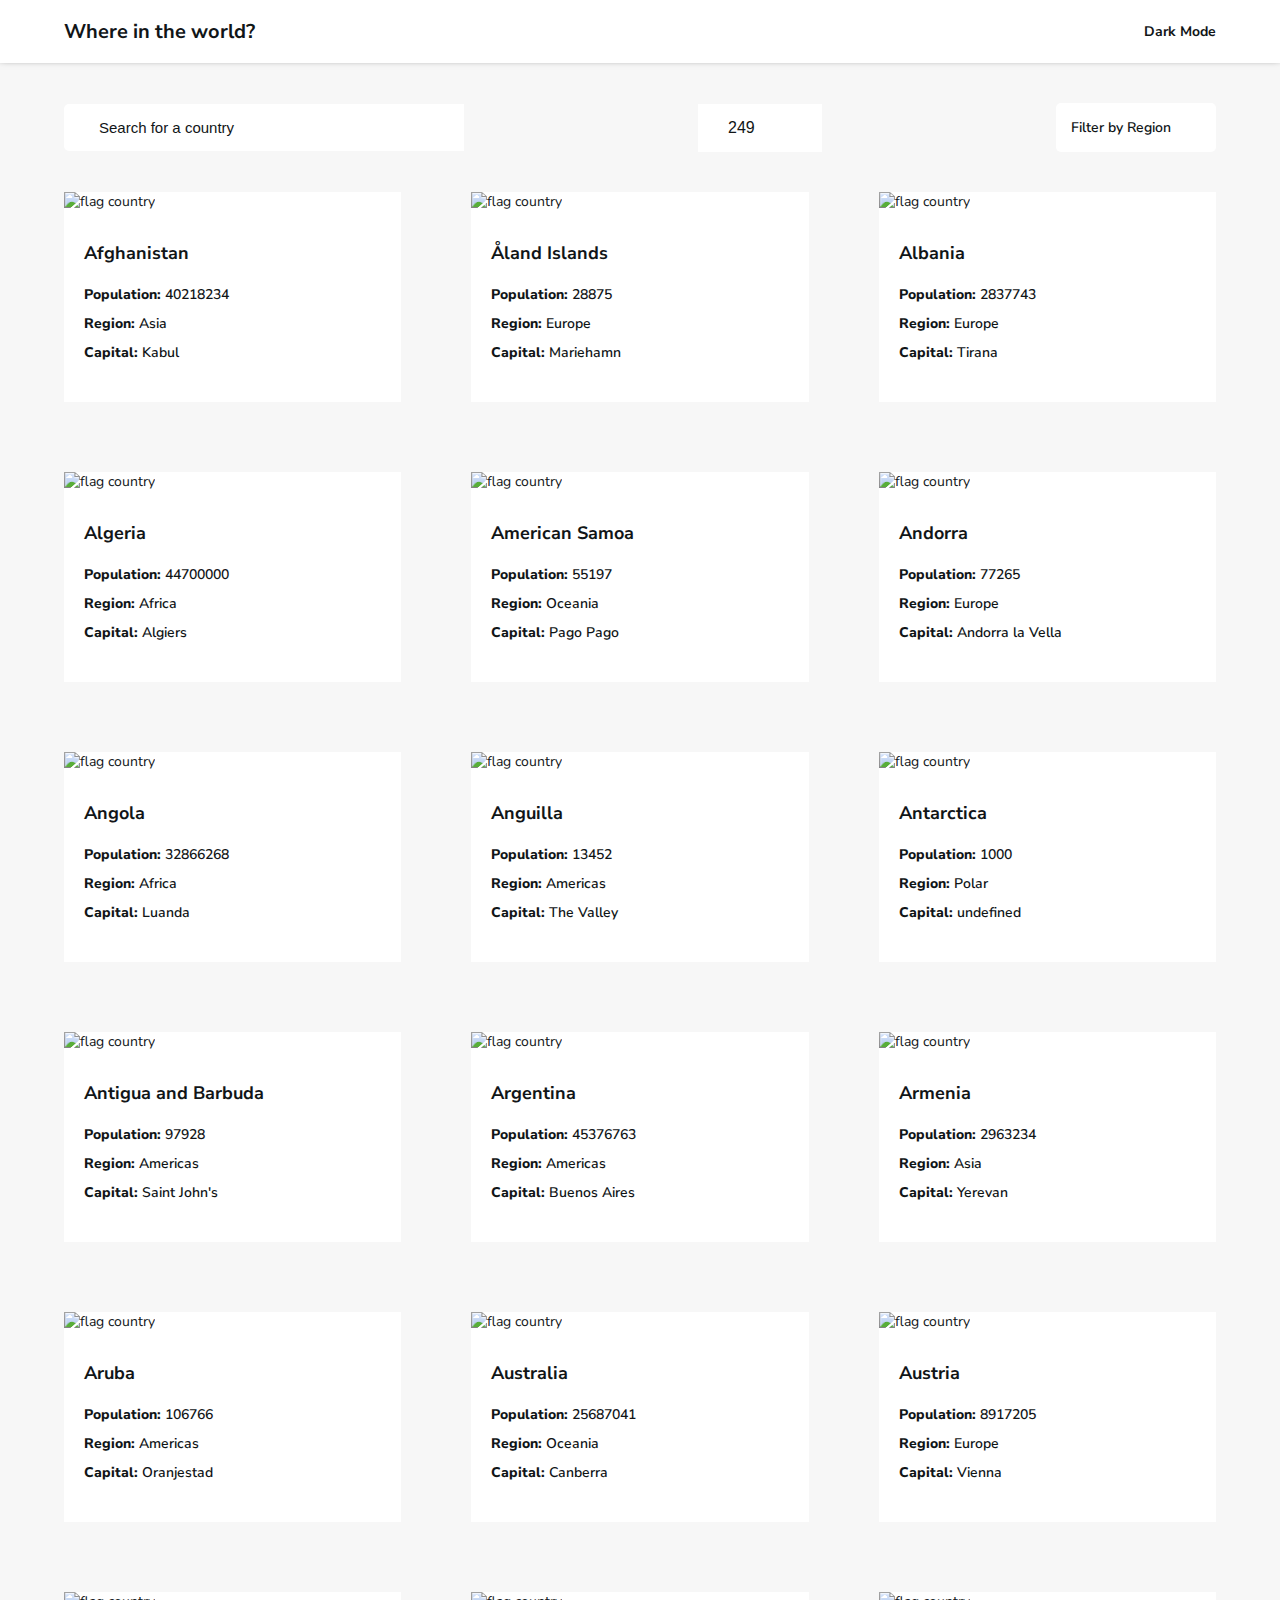
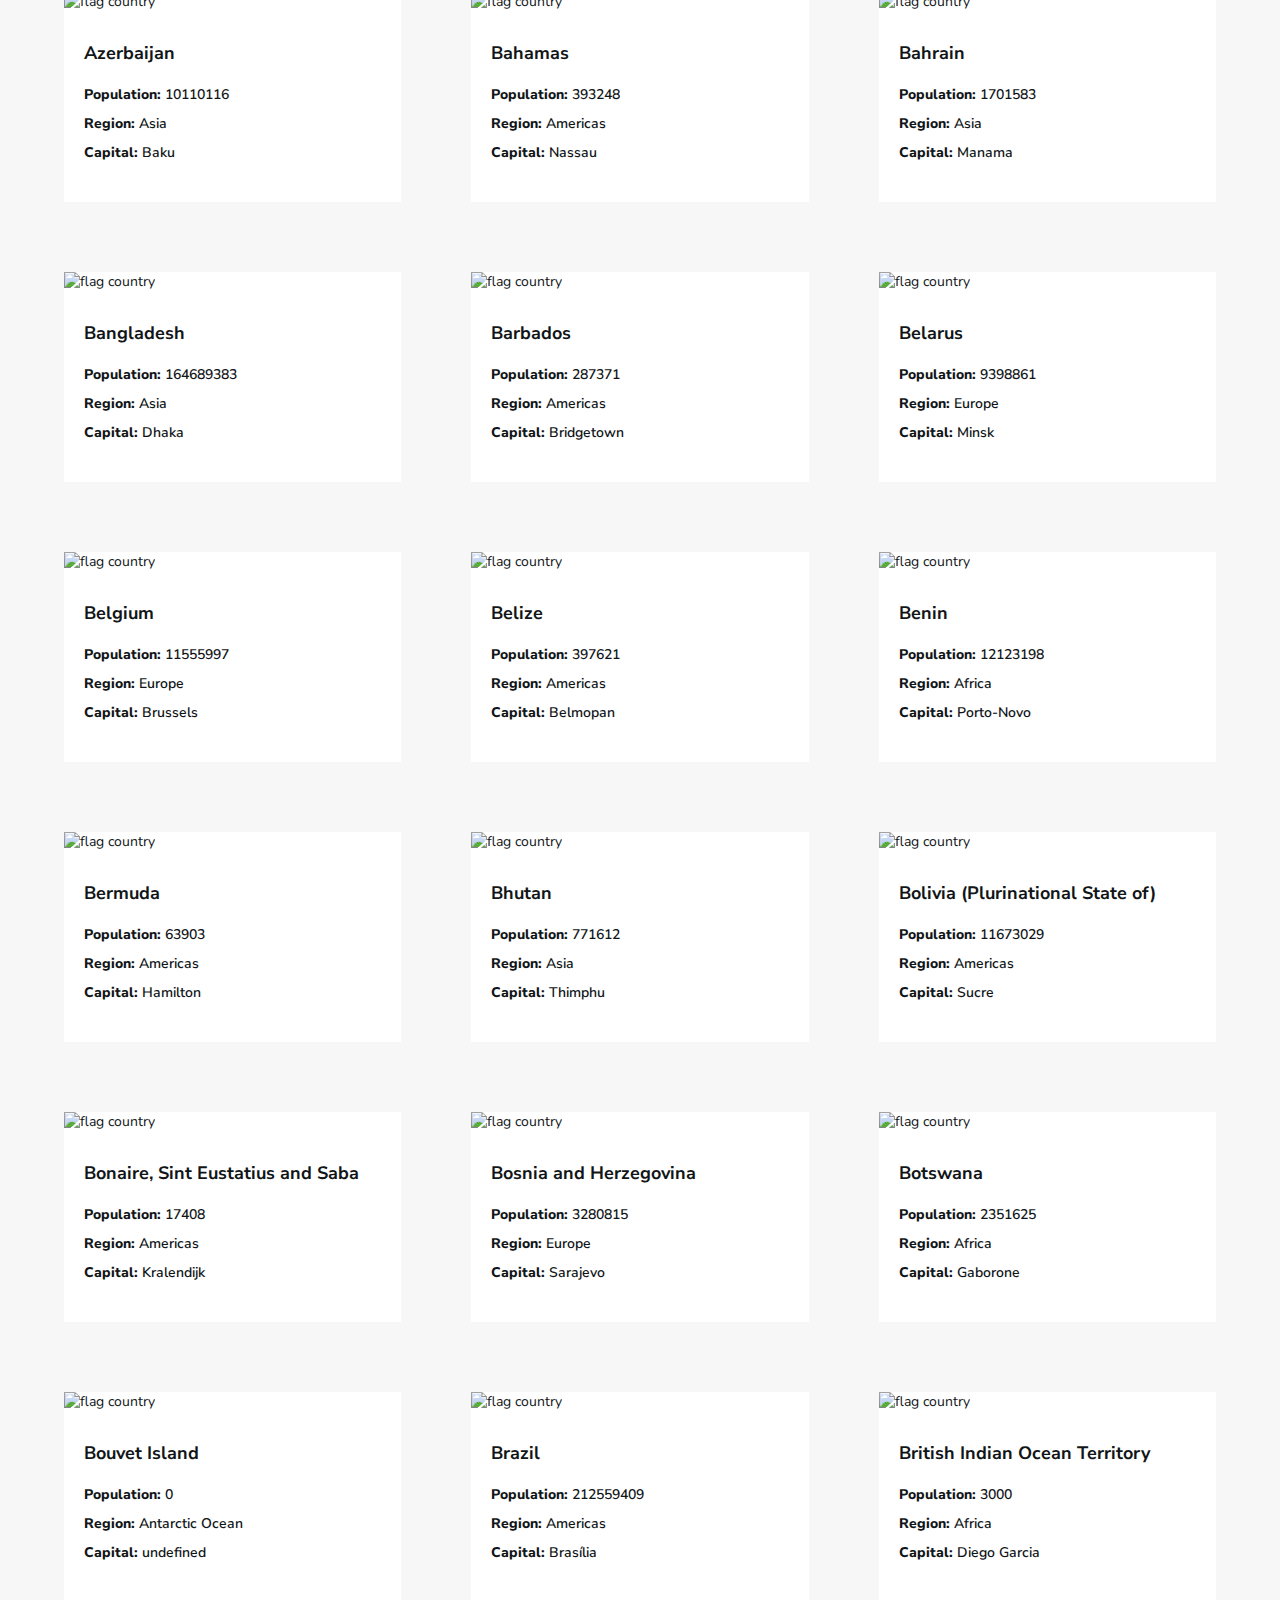
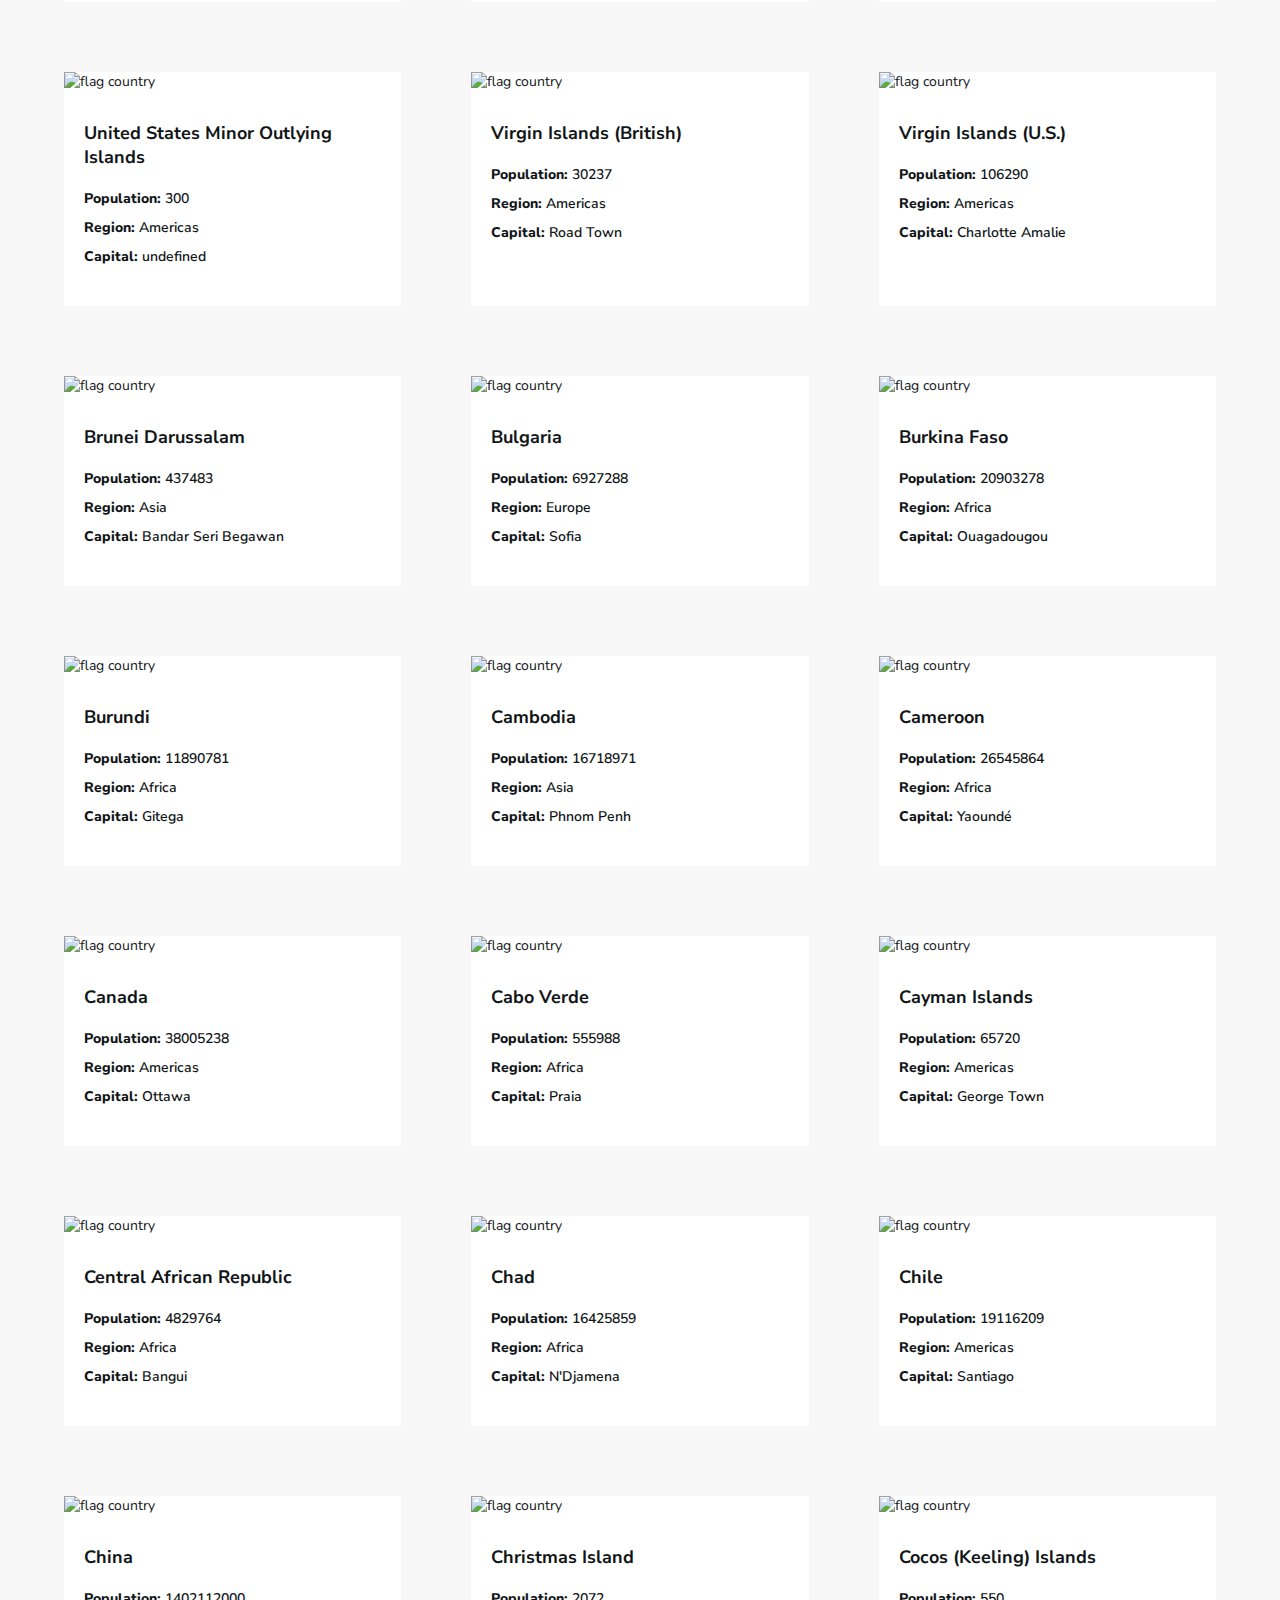
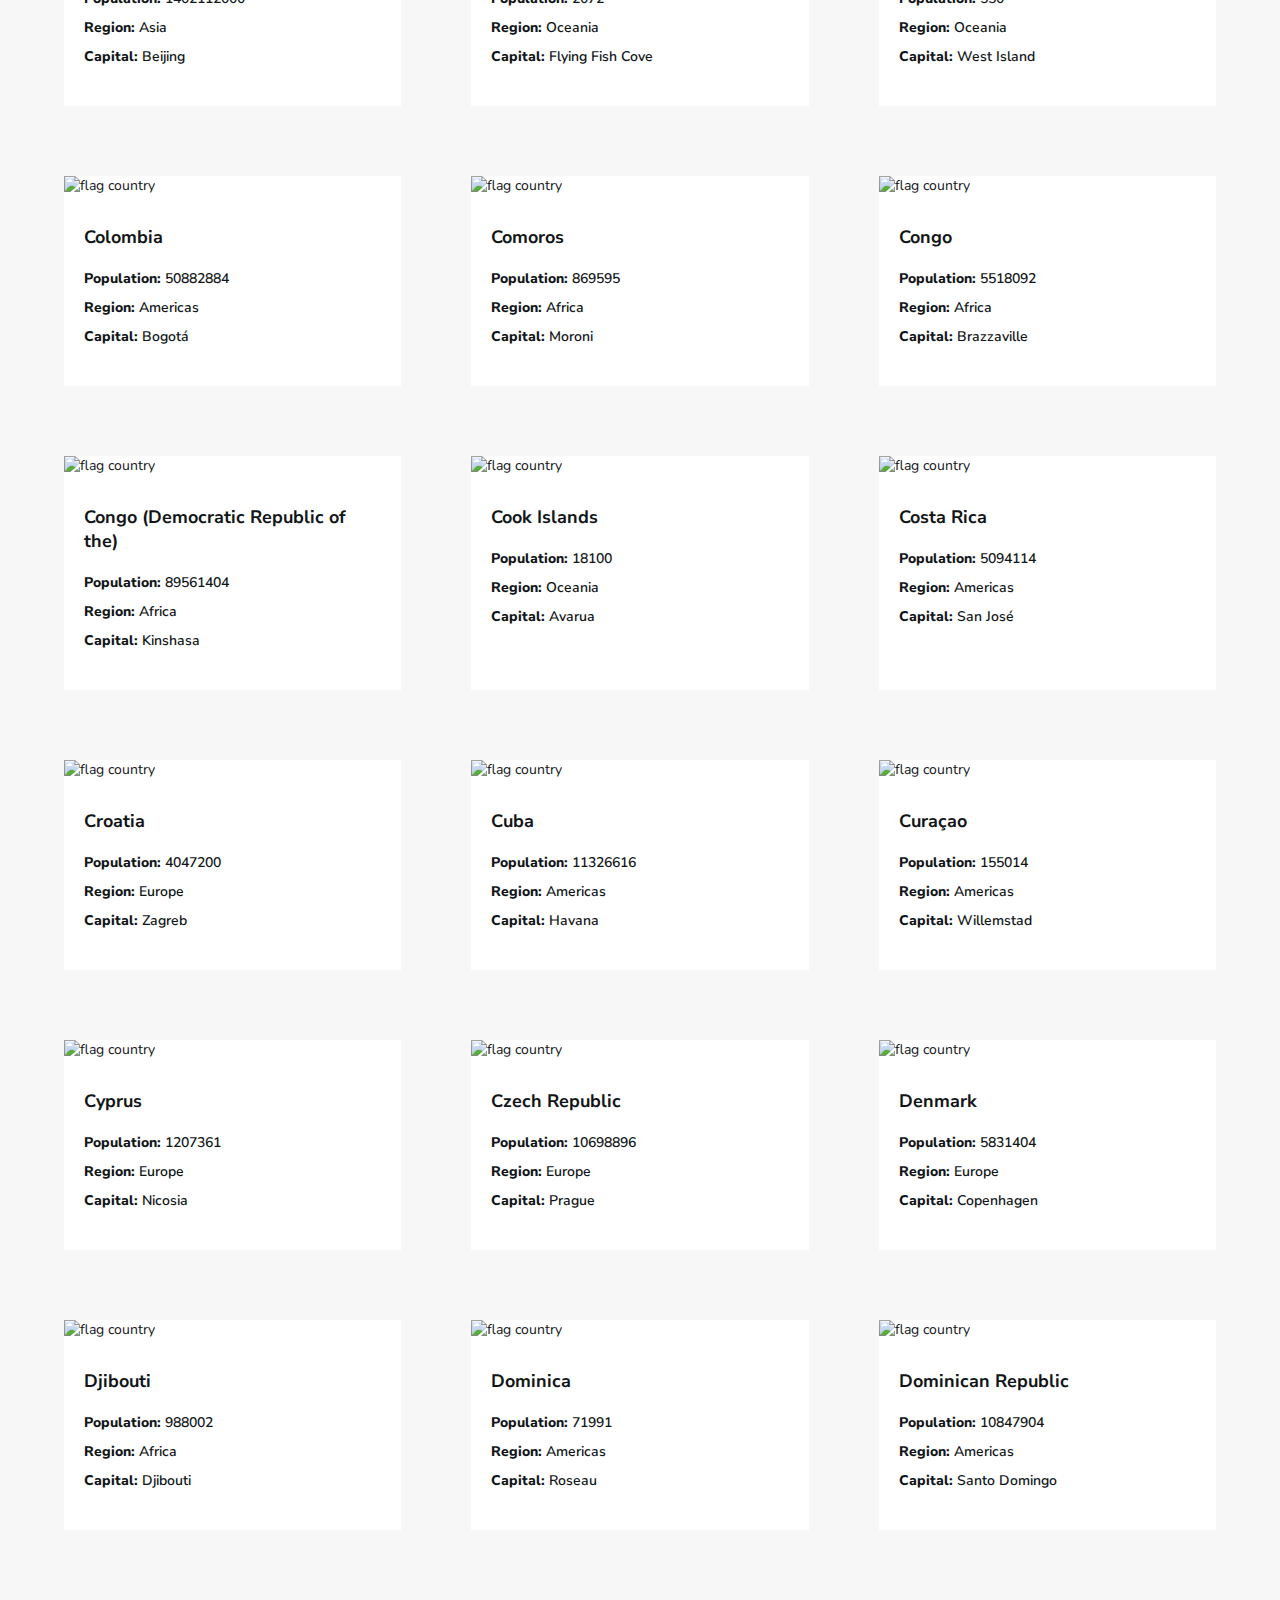
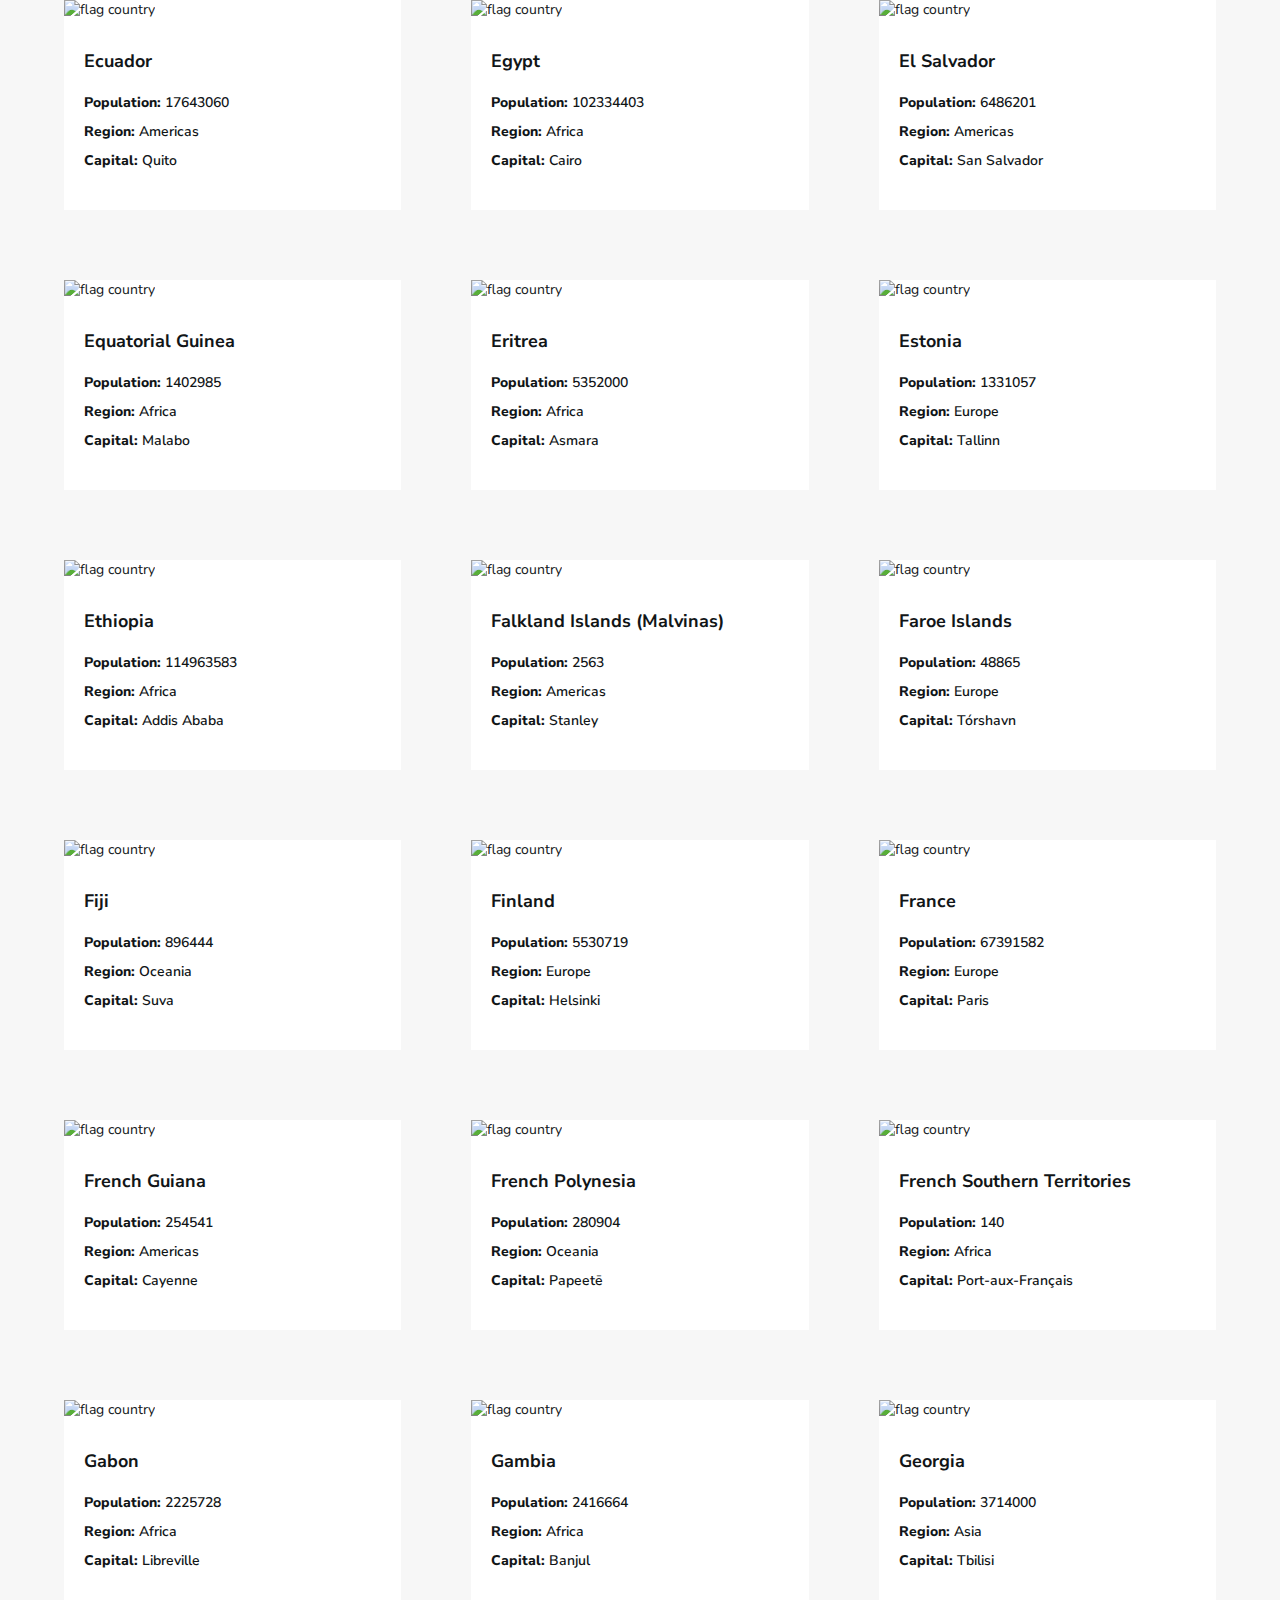
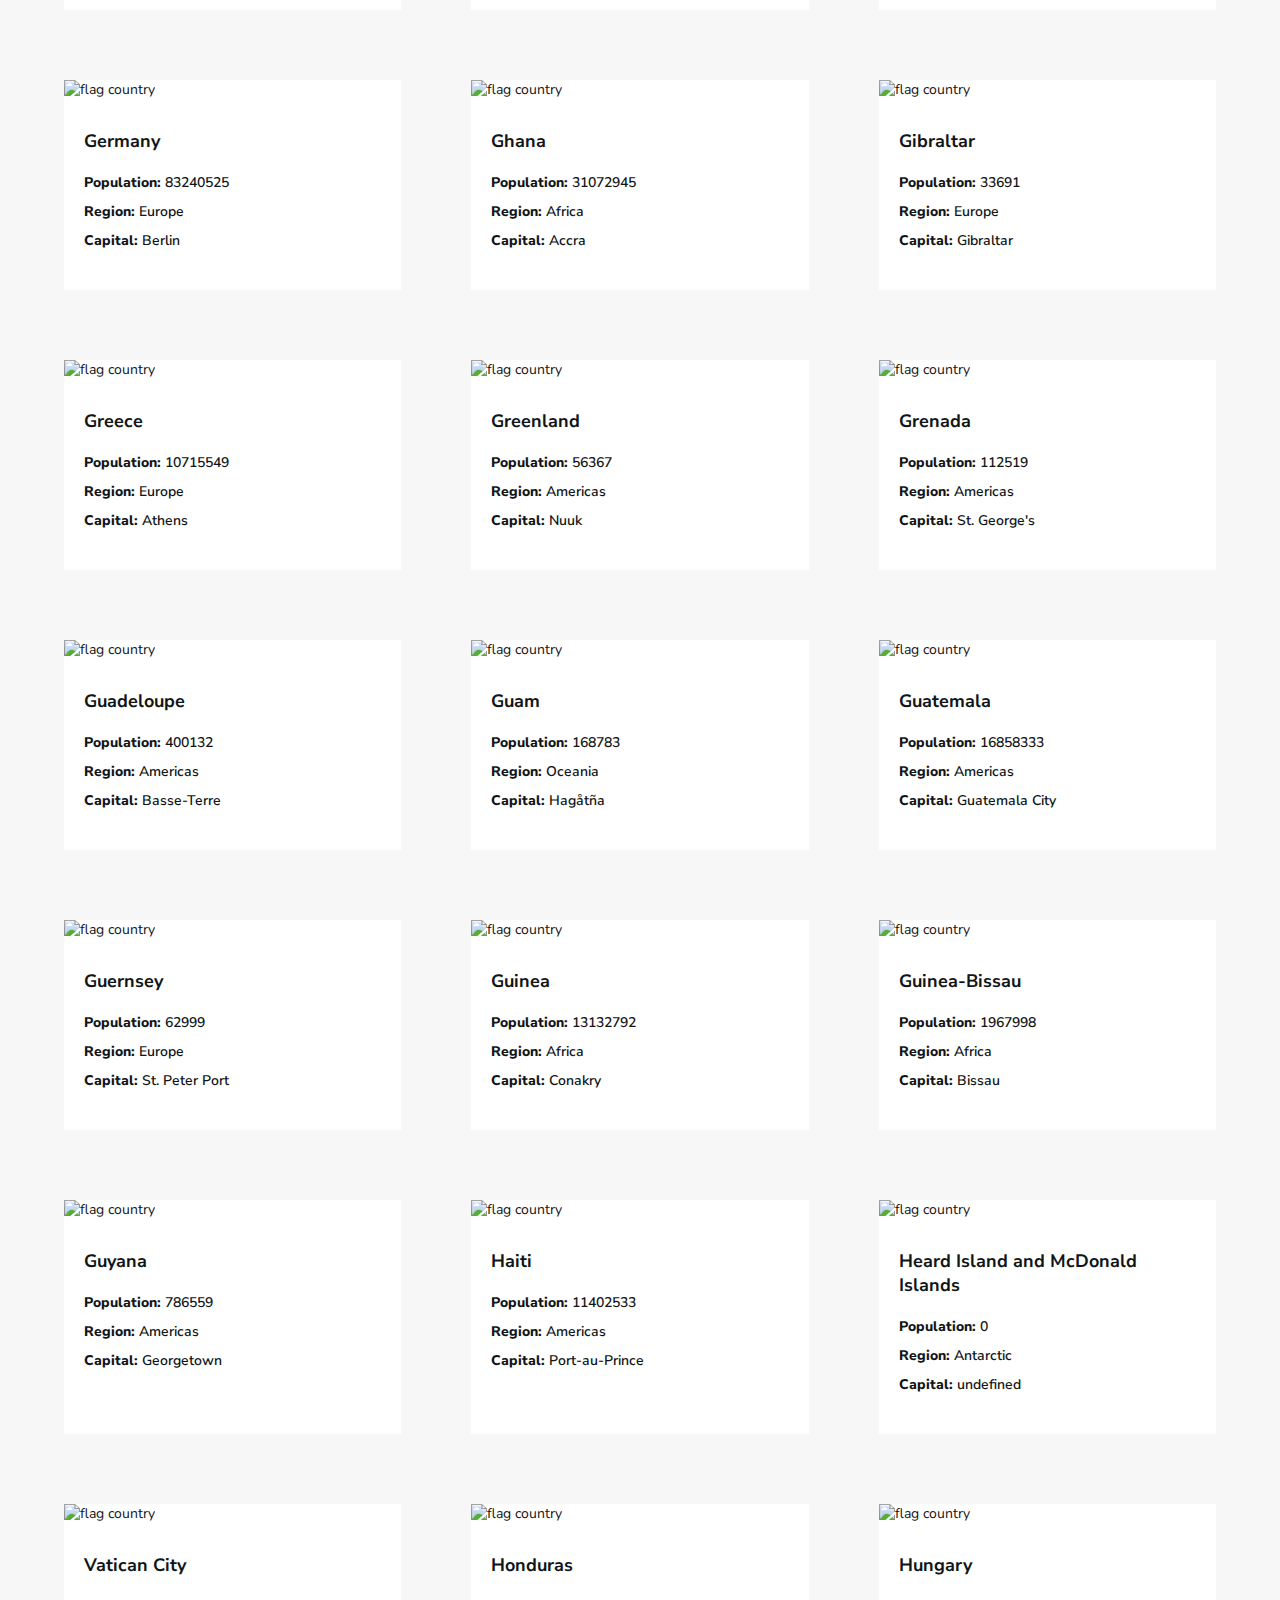
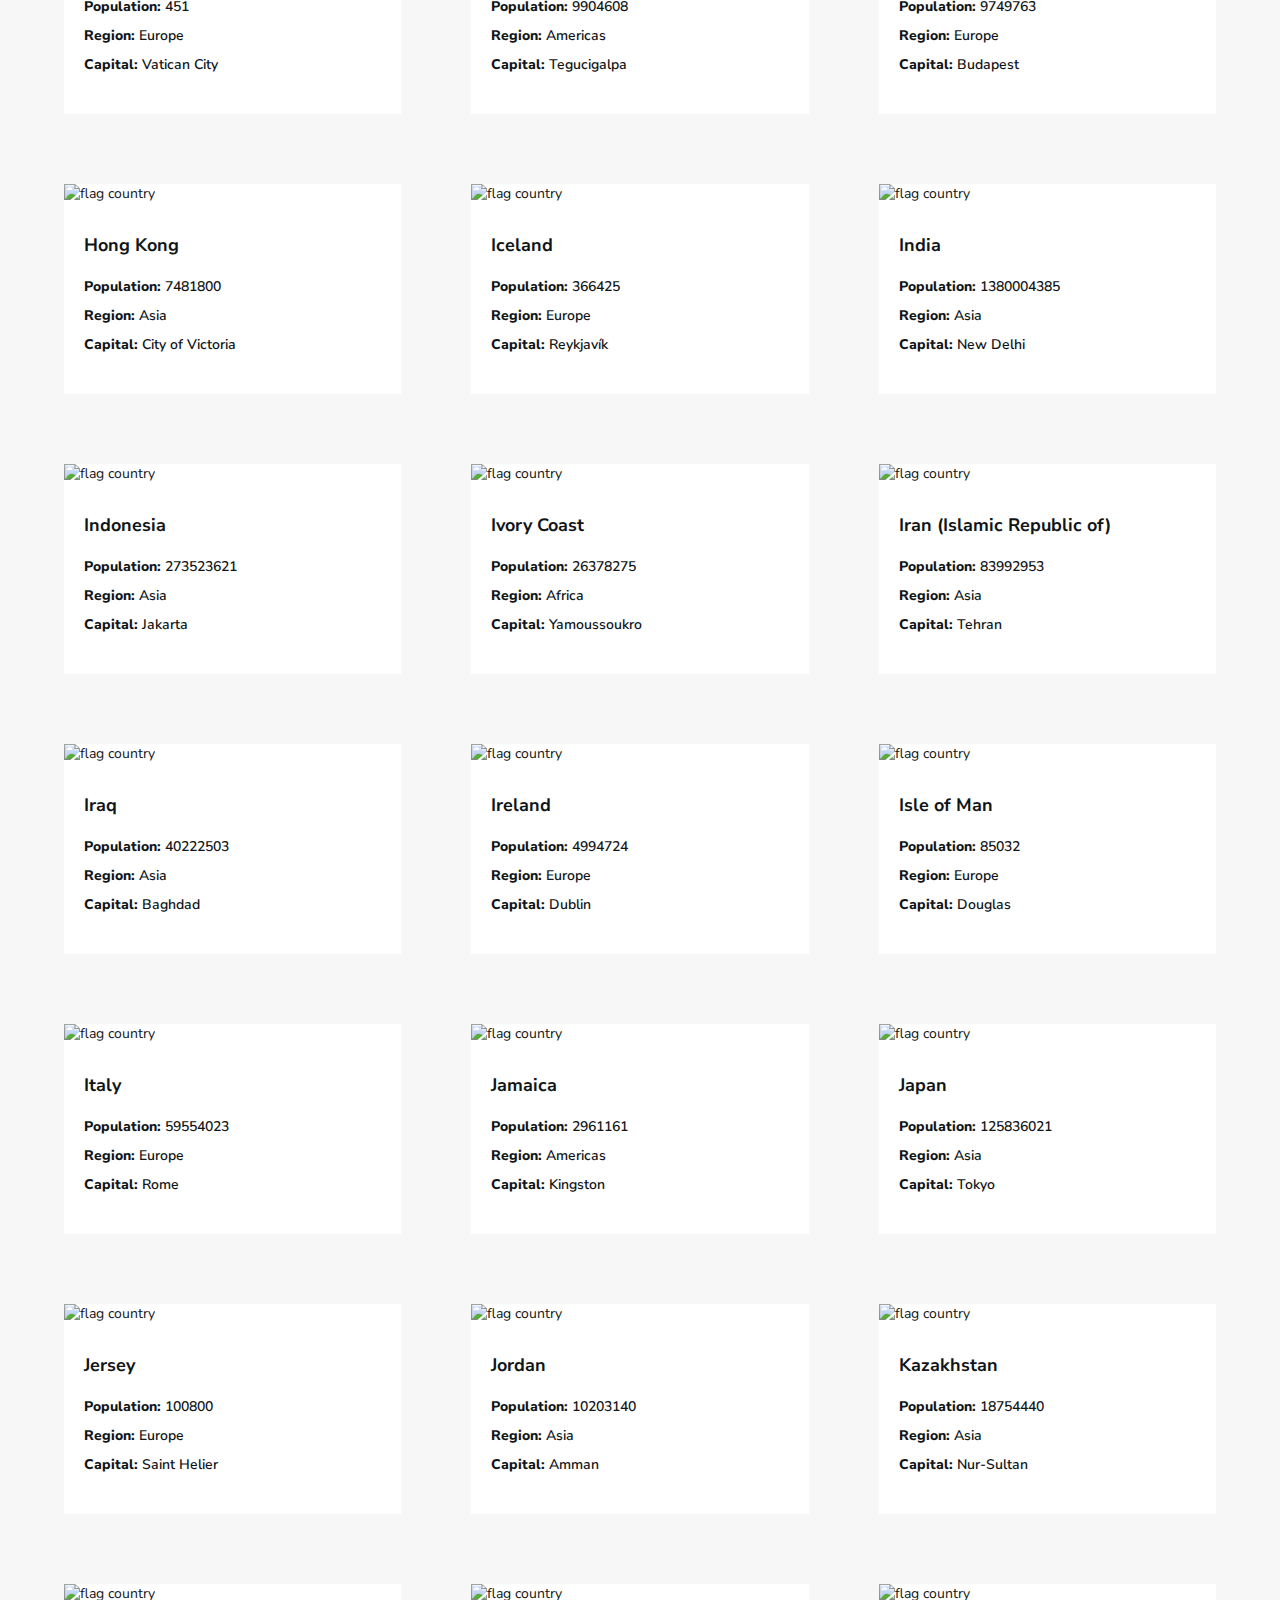
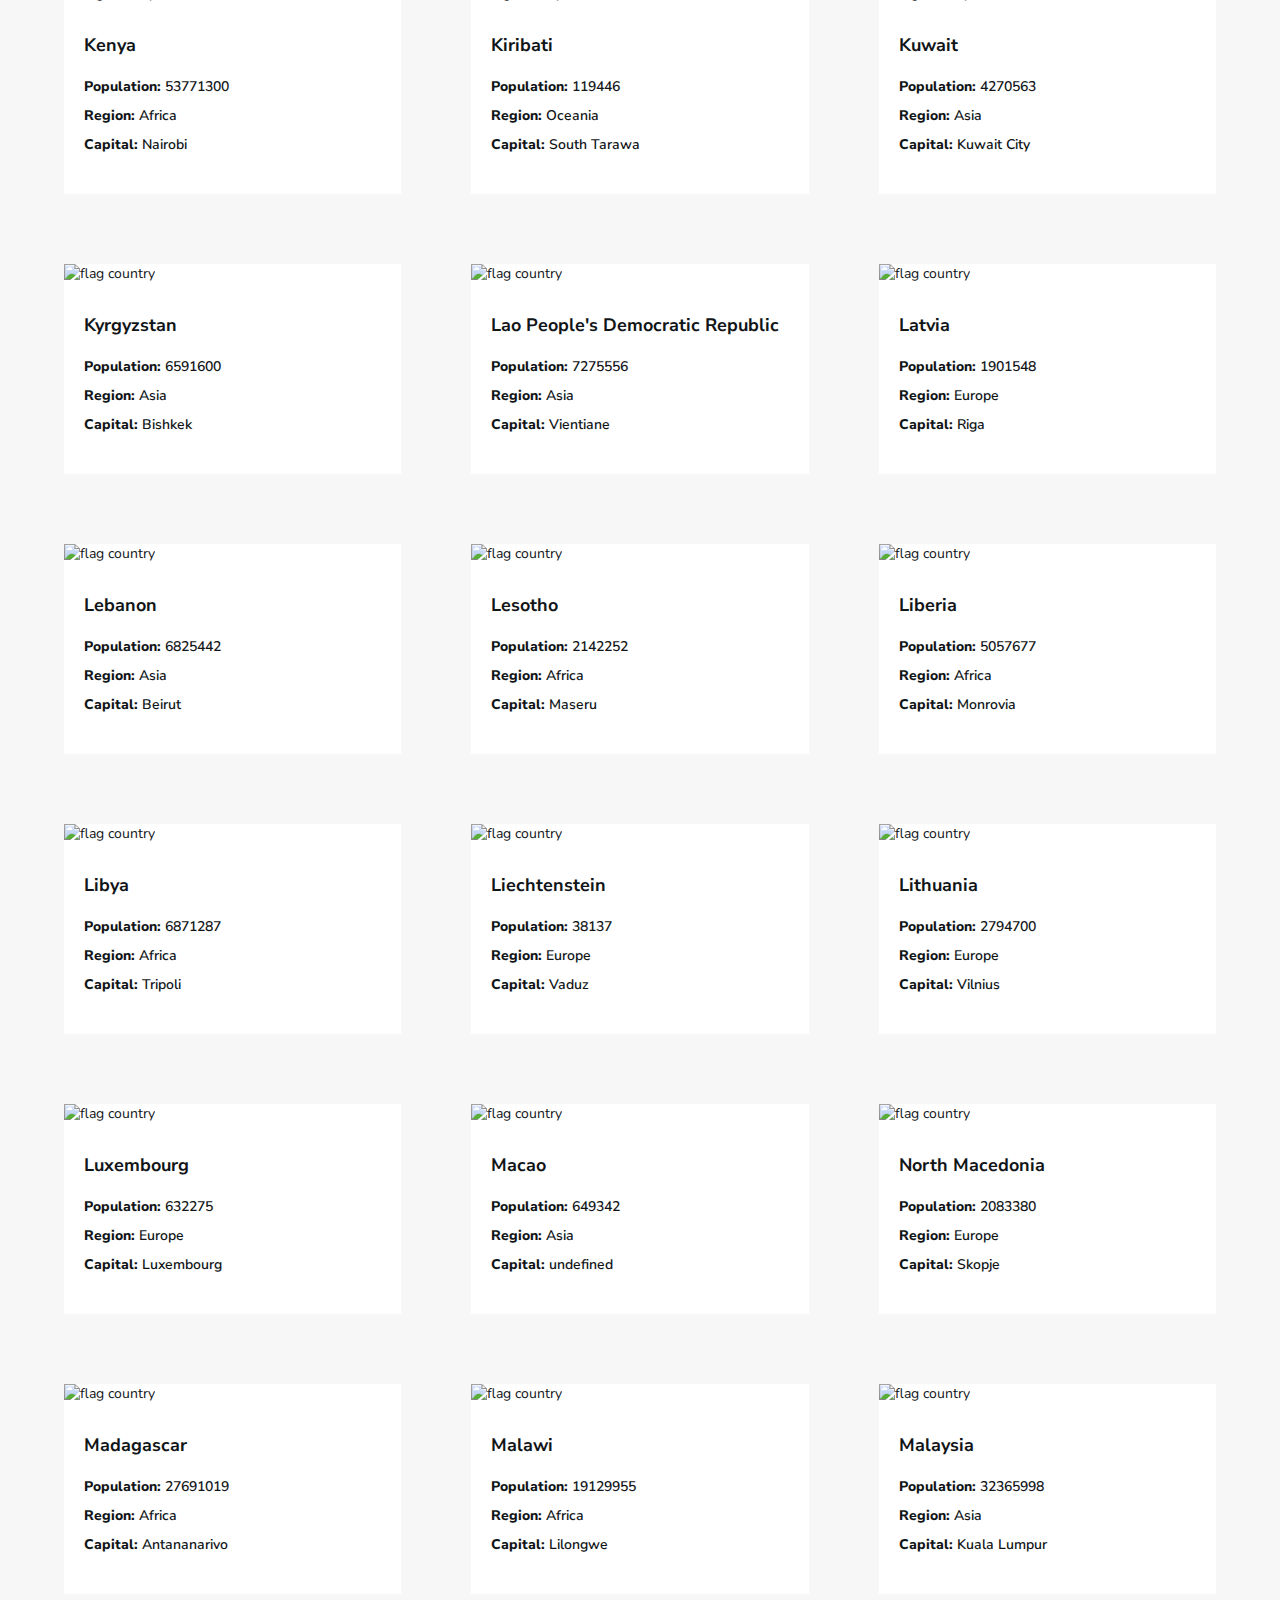
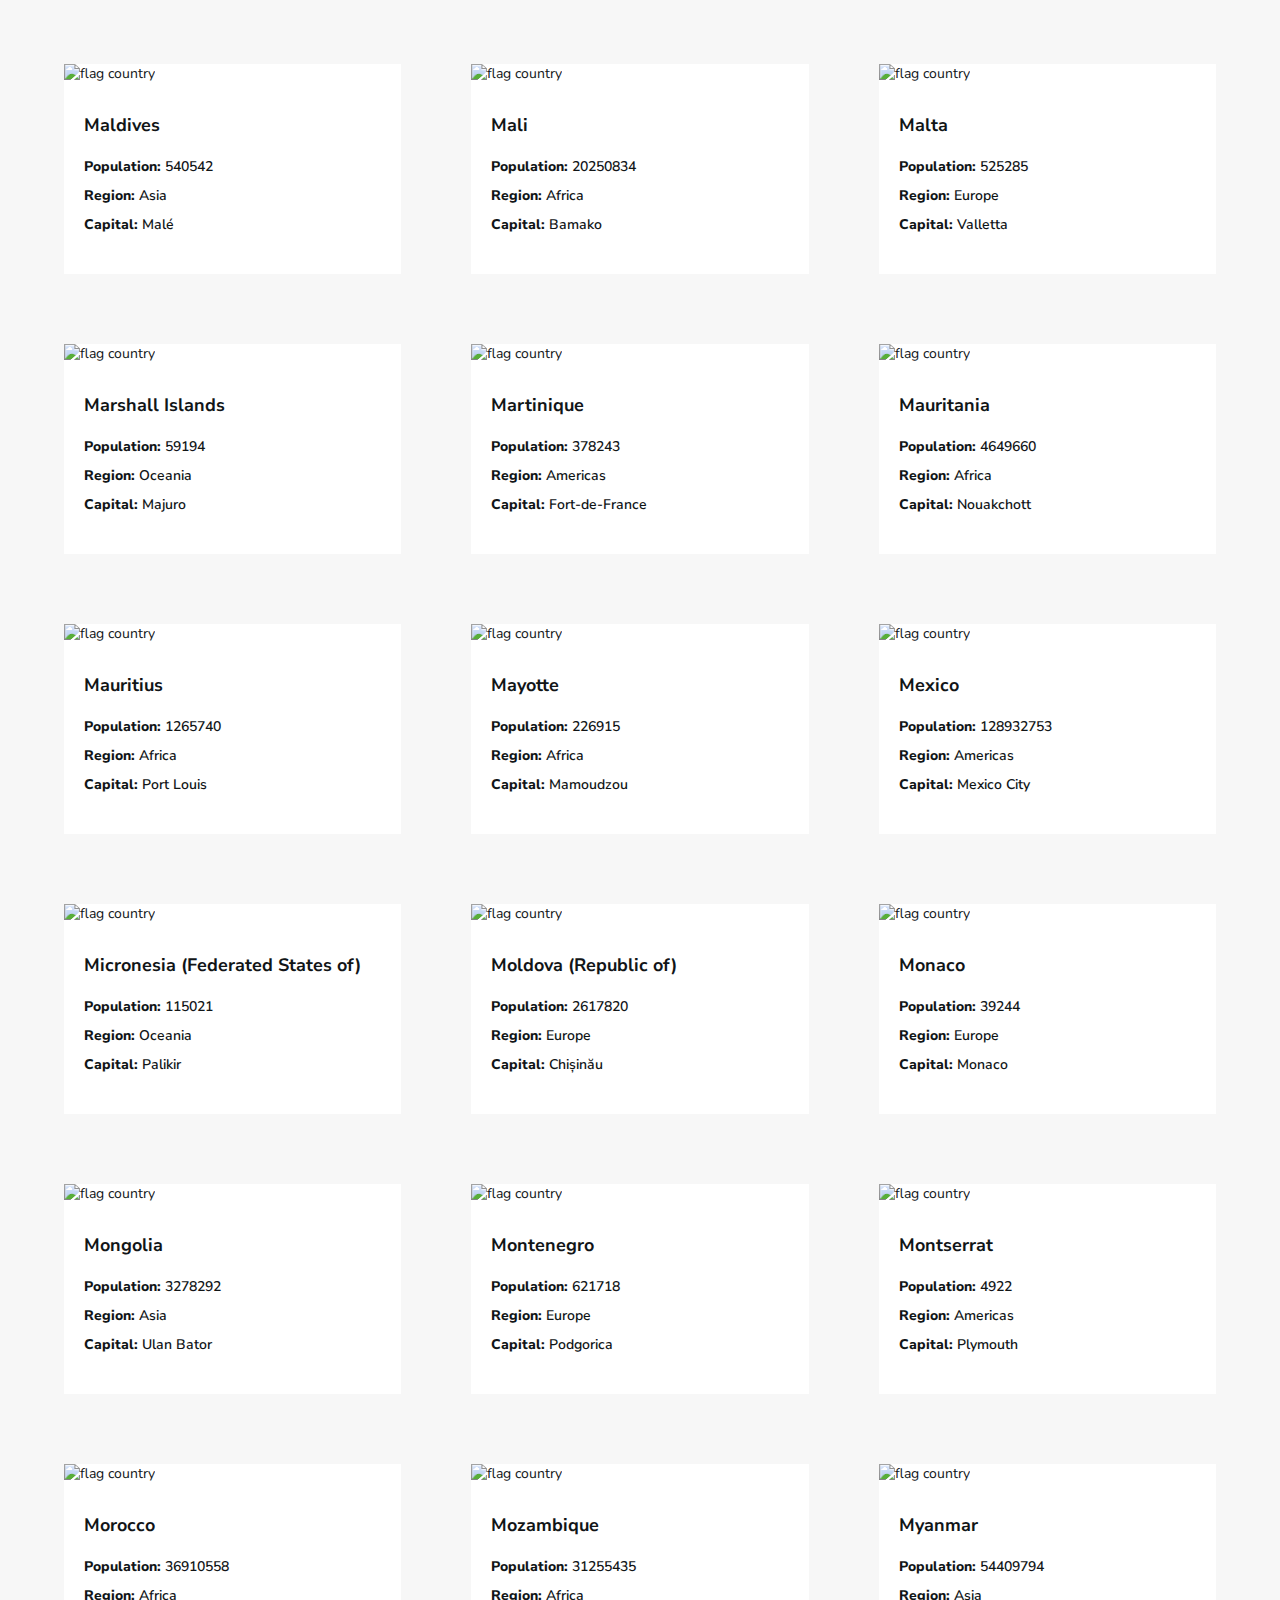
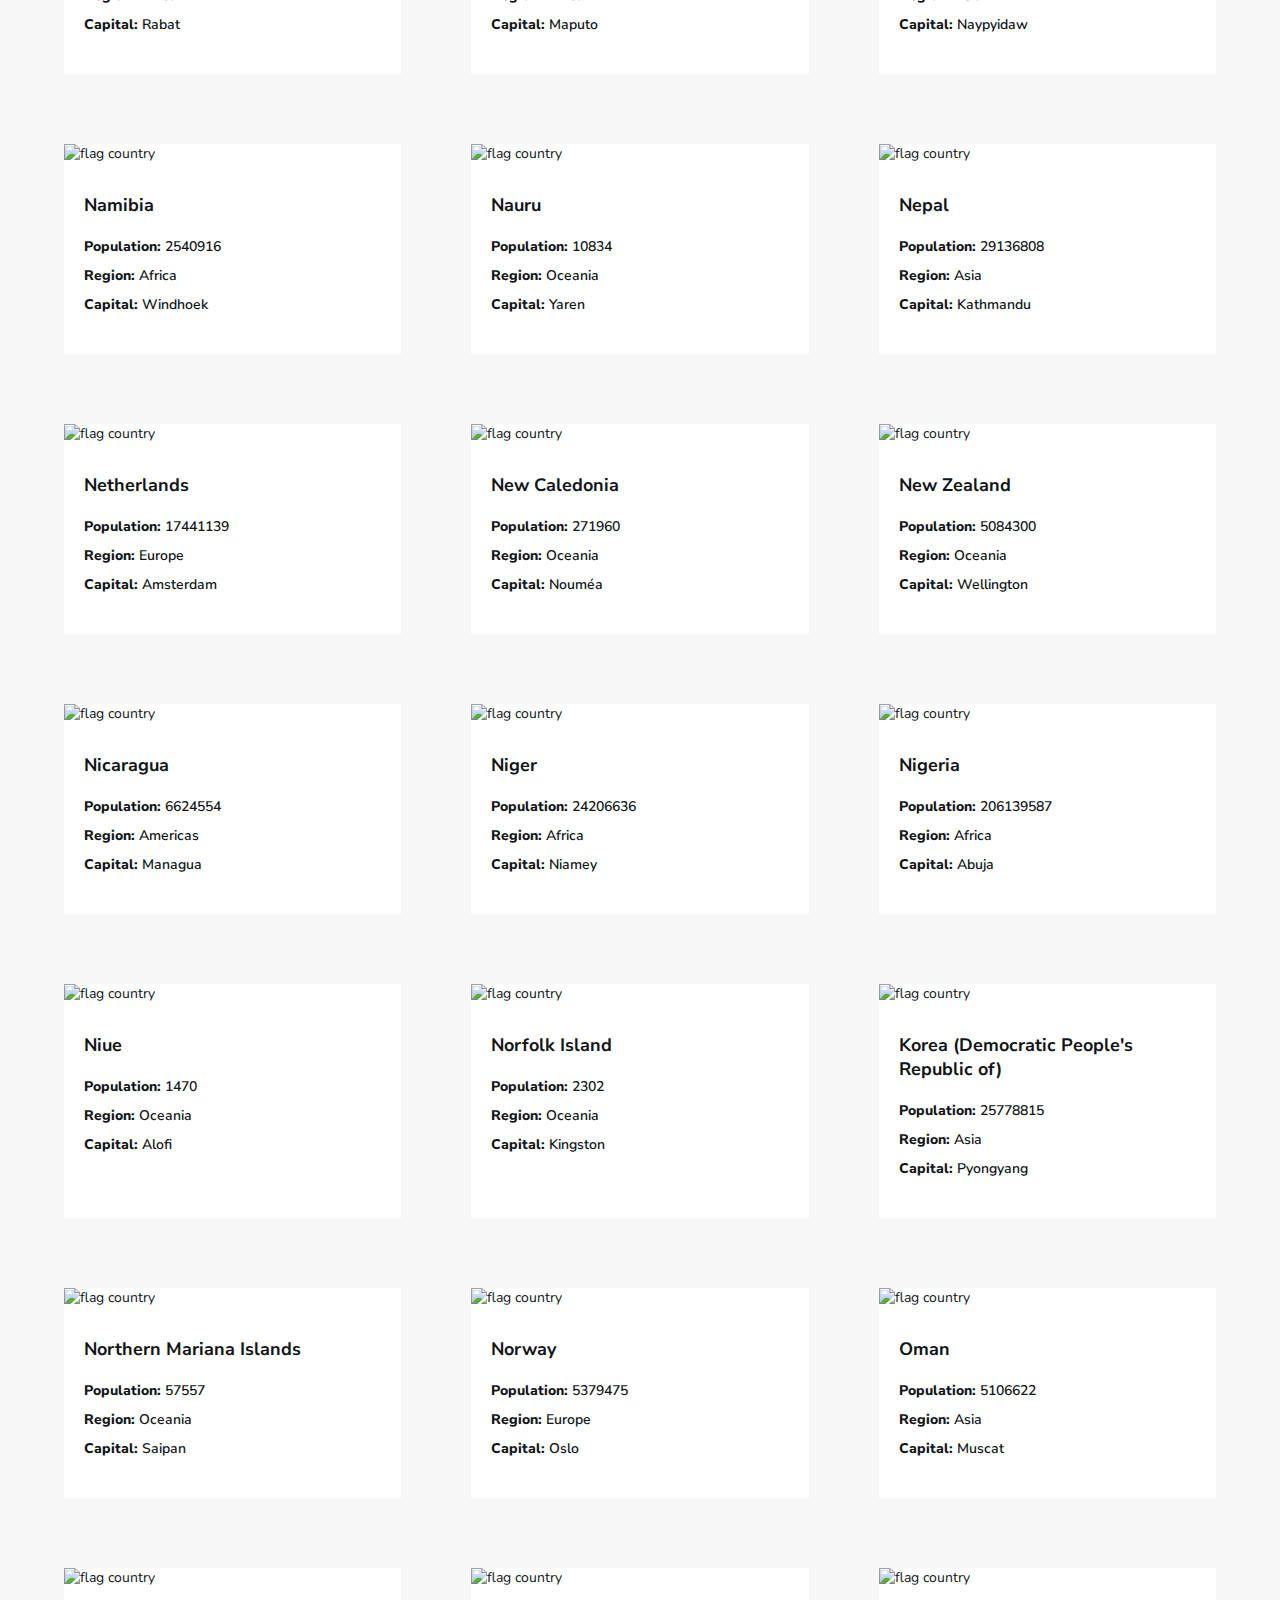
==== commit de13c8af: "meta description" ====
--- a/index.html
+++ b/index.html
@@ -6,6 +6,8 @@
   <meta http-equiv="X-UA-Compatible" content="IE=edge">
   <meta name="viewport" content="width=device-width, initial-scale=1.0">
   <title>Countries API</title>
+  <!-- Description -->
+  <meta type="description" content="Get information of any country, keycode, name country, border country, currencies, capital country, language country">
   <!-- Website icon -->
   <link rel="shortcut icon"
     href="https://img.icons8.com/external-flaticons-flat-flat-icons/64/null/external-countries-digital-nomading-relocation-flaticons-flat-flat-icons.png"
--- a/style.css
+++ b/style.css
@@ -13,25 +13,11 @@
 }
 
 :root {
-
   --background: #f7f7f7;
   /*light mode background*/
   --text: #111517;
   /*Light mode text*/
   --element-background: #ffffff;
-
-
-
-
-
-  --background-dark: #202c37;
-  /*Dark mode background*/
-  --light2: #ffffff;
-  /*Dark Mode Text & Light Mode Elements*/
-  --dark-blue: #2b3945;
-  /*Dark mode elements*/
-  --dark-gray: #858585;
-  /*light mode input*/
 }
 
 .container {
@@ -47,6 +33,13 @@
   font-size: 16px;
   font-weight: bold;
   line-height: 1.7;
+  min-width: 340px;
+}
+
+@media (max-width: 560px) {
+  .message-not-country {
+    min-width: 100%;
+  }
 }
 
 .message-not-country a {
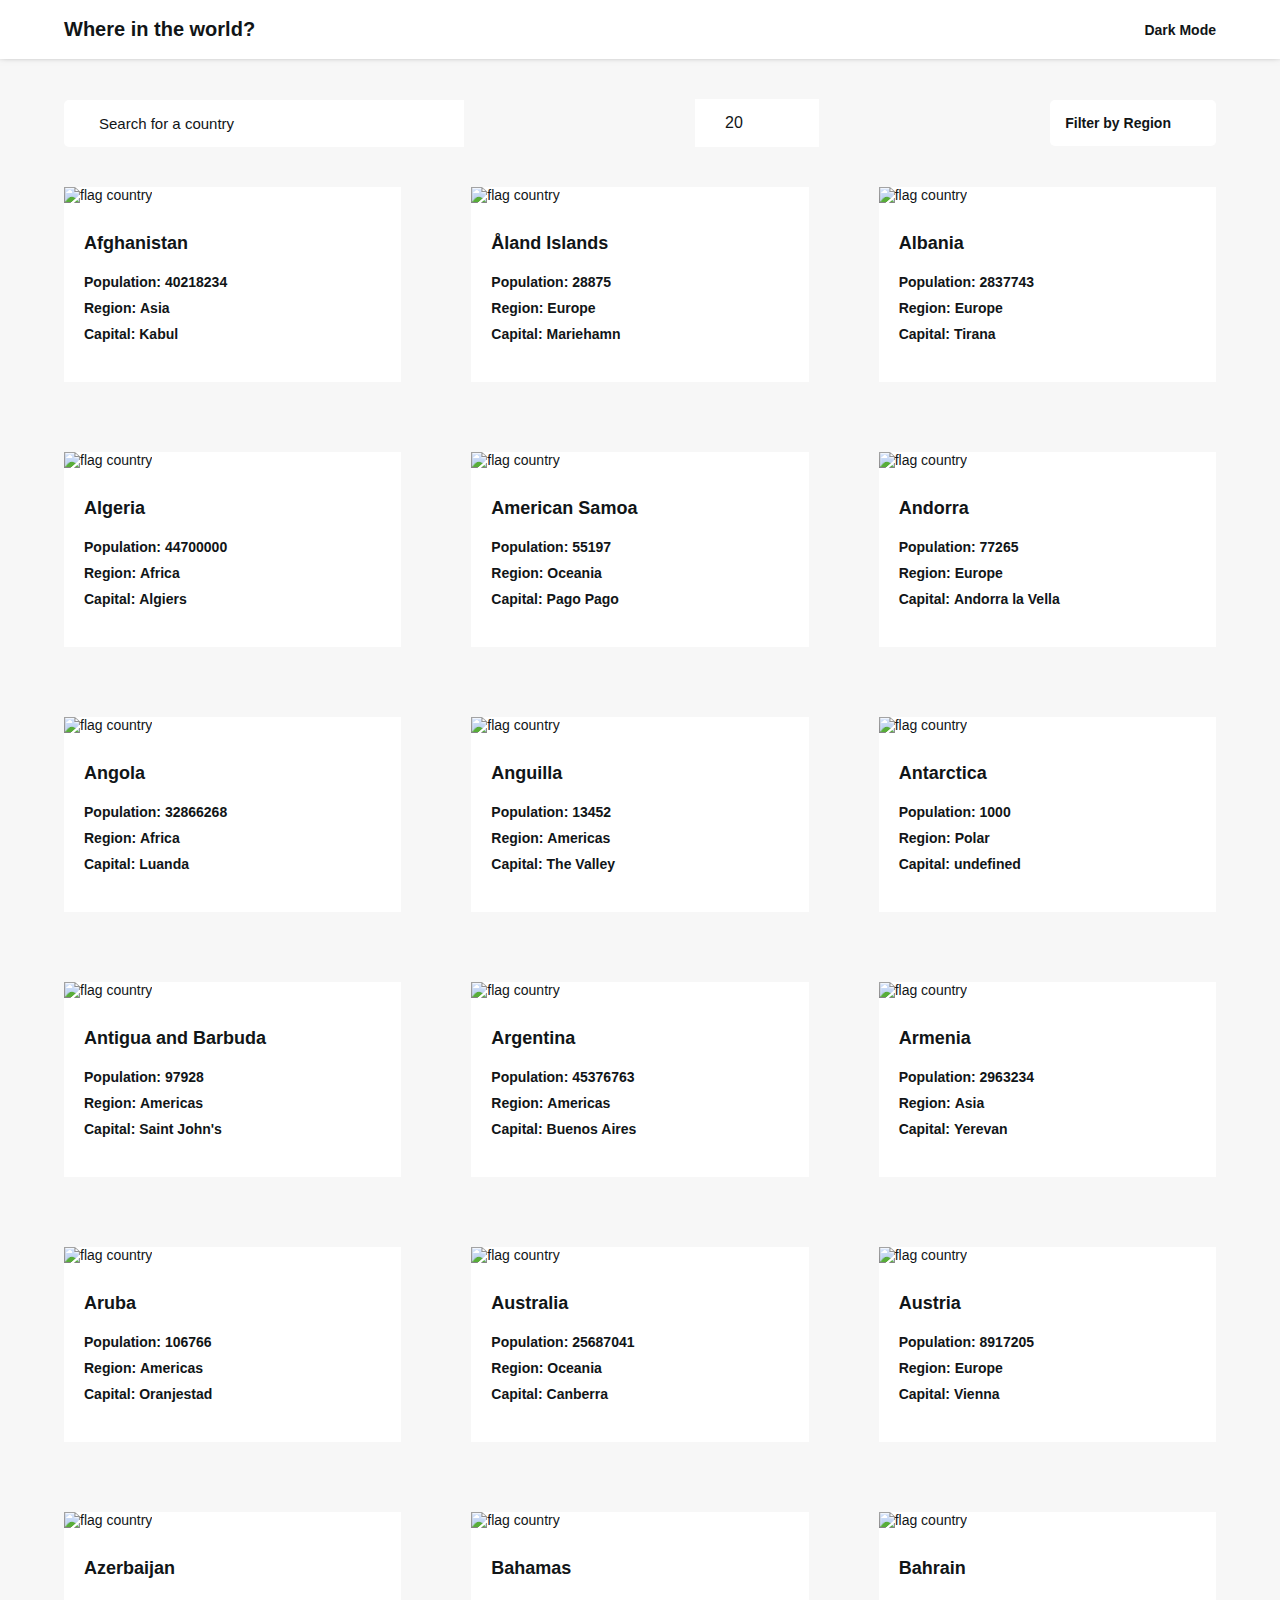
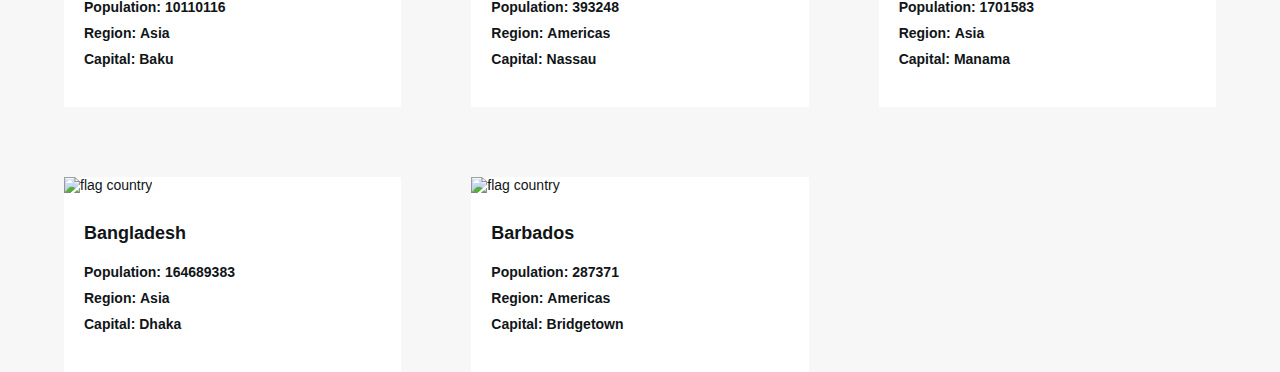
==== commit 22f8a4f1: "Lighthouse fixes" ====
--- a/index.html
+++ b/index.html
@@ -7,19 +7,19 @@
   <meta name="viewport" content="width=device-width, initial-scale=1.0">
   <title>Countries API</title>
   <!-- Description -->
-  <meta type="description" content="Get information of any country, keycode, name country, border country, currencies, capital country, language country">
+  <meta name="description" content="Get information of any country, keycode, name country, border country, currencies, capital country, language country">
   <!-- Website icon -->
   <link rel="shortcut icon"
-    href="https://img.icons8.com/external-flaticons-flat-flat-icons/64/null/external-countries-digital-nomading-relocation-flaticons-flat-flat-icons.png"
+    href="images/website-icon.png"
     type="image/x-icon">
   <!-- Main css file -->
-  <link rel="stylesheet" href="style.css">
+  <link media="all" rel="stylesheet" href="style.css">
   <!-- Google fonts -->
   <link rel="preconnect" href="https://fonts.googleapis.com">
   <link rel="preconnect" href="https://fonts.gstatic.com" crossorigin>
-  <link href="https://fonts.googleapis.com/css2?family=Nunito+Sans:wght@300;600;800&display=swap" rel="stylesheet">
+  <link disabled media="all" href="https://fonts.googleapis.com/css2?family=Nunito+Sans:wght@300;600;800&display=swap" rel="stylesheet">
   <!-- Font awesome icons -->
-  <script src="https://kit.fontawesome.com/5a1527845b.js" crossorigin="anonymous"></script>
+  <script async defer src="https://kit.fontawesome.com/5a1527845b.js" crossorigin="anonymous"></script>
 </head>
 
 <body>
@@ -40,9 +40,9 @@
           <input type="text" class="search-input" placeholder="Search for a country">
         </div>
 
-        <div class="filter-limitation">
-          <input type="number" min="1" max="249" placeholder="249" value="249">
-        </div>
+        <label for="filter-limitation-inp" class="filter-limitation">
+          <input id="filter-limitation-inp" type="number" min="1" max="100" value="20">
+        </label>
 
         <div class="filter-region">
           <span>Filter by Region</span>
--- a/style.css
+++ b/style.css
@@ -269,11 +269,13 @@
   width: 100%;
   height: 180px;
   user-select: none;
+  object-fit: cover;
 }
 
 @media (max-width: 1132px) and (min-width: 992px) {
   main .countries .country .flag {
     height: 300px;
+    object-fit: fill;
   }
 }
 
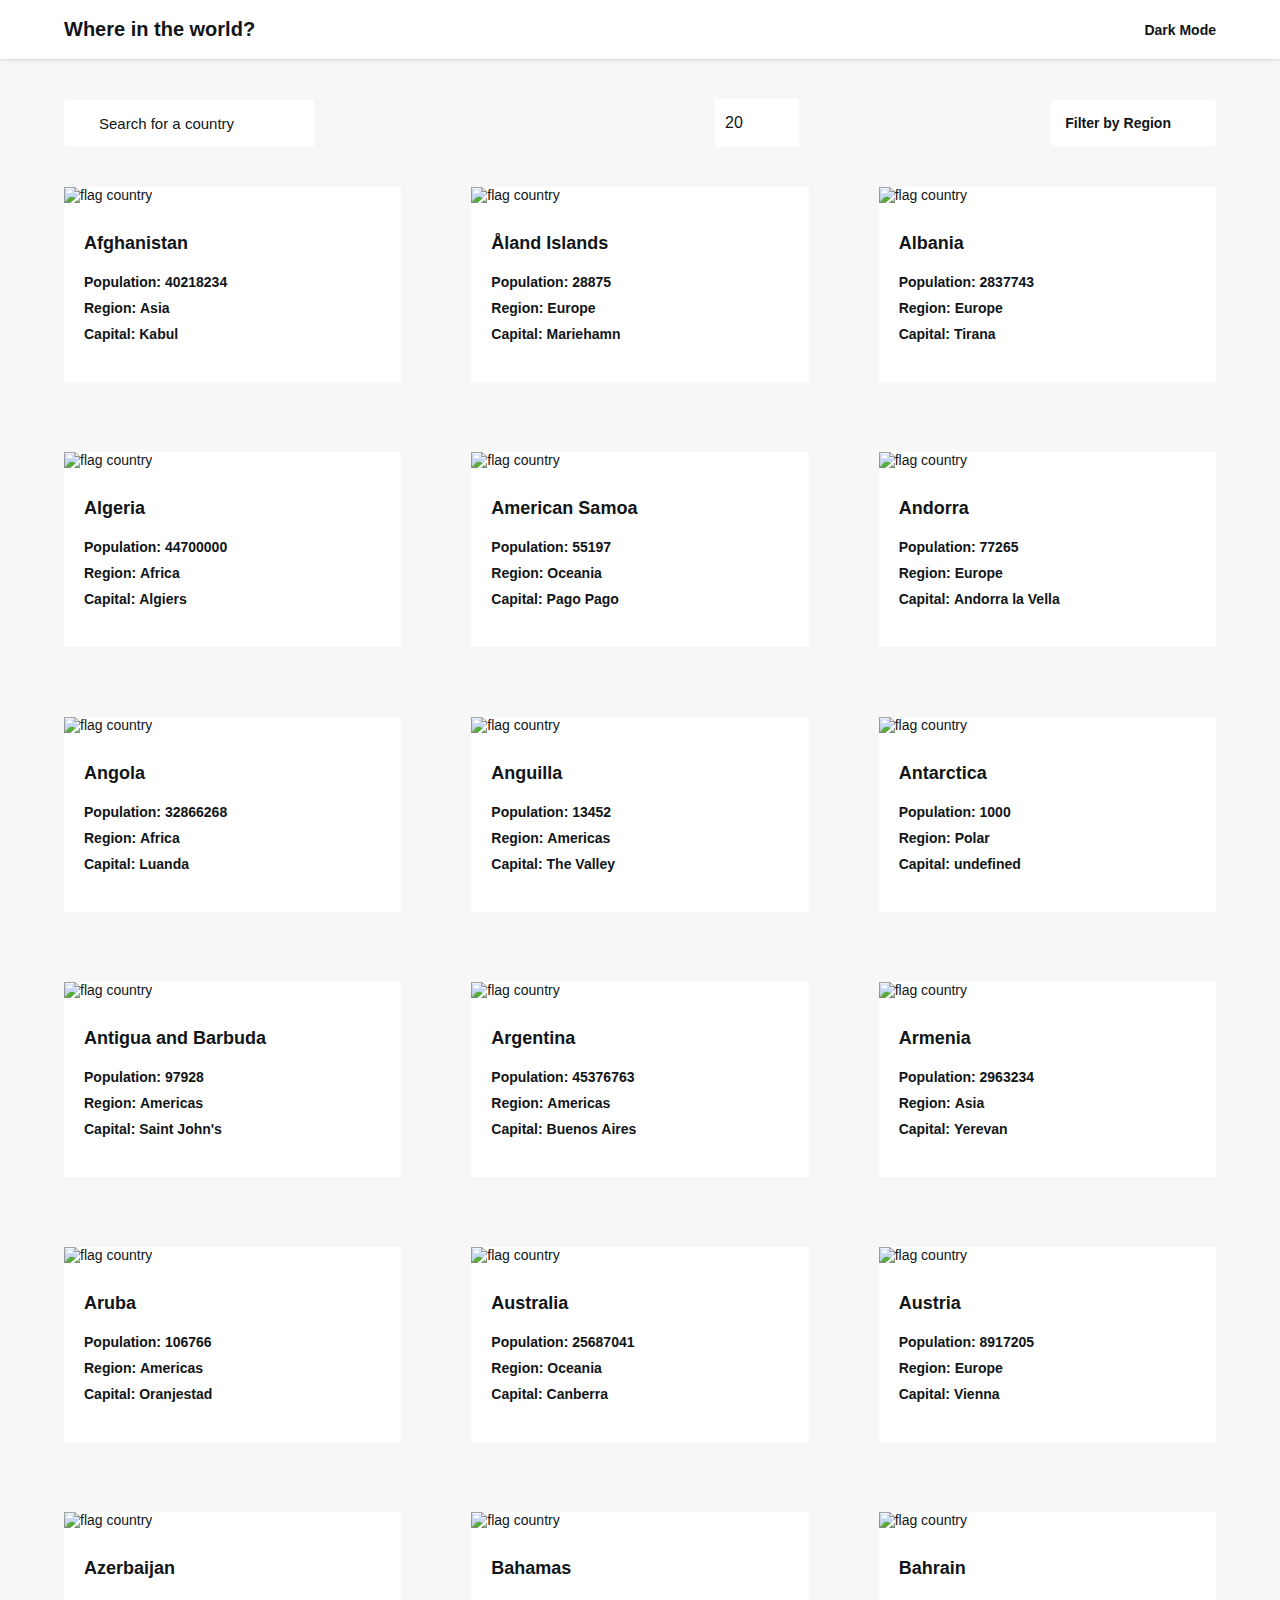
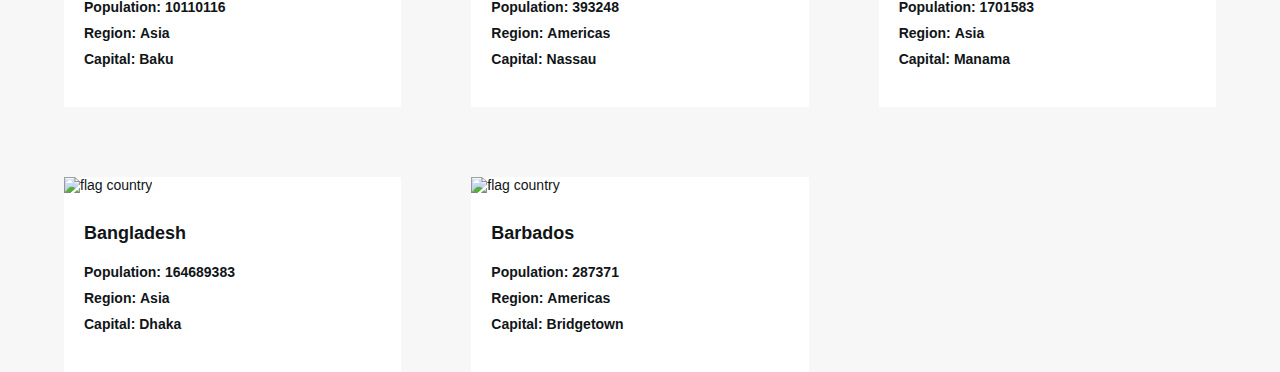
==== commit ce25d43a: "responsive.. search input effect search delete icon filter by region effect" ====
--- a/index.html
+++ b/index.html
@@ -35,9 +35,12 @@
   <main>
     <div class="container">
       <div class="search-container">
-        <div class="input">
-          <i class="fa-solid fa-magnifying-glass"></i>
-          <input type="text" class="search-input" placeholder="Search for a country">
+        <div class="input-container">
+          <div class="input">
+            <i class="fa-solid fa-magnifying-glass search"></i>
+            <input type="text" class="search-input" placeholder="Search for a country">
+            <i class="fa-solid fa-xmark delete"></i>
+          </div>
         </div>
 
         <label for="filter-limitation-inp" class="filter-limitation">
--- a/style.css
+++ b/style.css
@@ -117,6 +117,10 @@
   gap: 40px;
 }
 
+.search-container .input-container {
+  width: 400px;
+}
+
 .search-container .input {
   background-color: var(--element-background);
   border-radius: 5px;
@@ -124,13 +128,22 @@
   -moz-border-radius: 5px;
   -ms-border-radius: 5px;
   -o-border-radius: 5px;
-  width: 400px;
+  width: 250px;
   user-select: none;
   display: flex;
   align-items: center;
-}
-
-.search-container .input i {
+  transition: 0.4s;
+  -webkit-transition: 0.4s;
+  -moz-transition: 0.4s;
+  -ms-transition: 0.4s;
+  -o-transition: 0.4s;
+}
+
+.search-container .input.active {
+  width: 290px;
+}
+
+.search-container .input .search {
   margin-left: 20px;
   color: var(--text);
 }
@@ -143,6 +156,40 @@
   padding: 15px;
   width: 100%;
   font-size: 15px;
+}
+
+.search-container .input input::placeholder {
+  transition: 0.2s;
+  -webkit-transition: 0.2s;
+  -moz-transition: 0.2s;
+  -ms-transition: 0.2s;
+  -o-transition: 0.2s;
+}
+
+.search-container .input input:focus::placeholder {
+  color: transparent;
+}
+
+.search-container .input .delete {
+  margin-right: 24px;
+  font-size: 16px;
+  cursor: pointer;
+  transition: 0.3s;
+  -webkit-transition: 0.3s;
+  -moz-transition: 0.3s;
+  -ms-transition: 0.3s;
+  -o-transition: 0.3s;
+  opacity: 0;
+  display: none;
+}
+
+.search-container .input .delete.active {
+  opacity: 1;
+  display: block;
+}
+
+.search-container .input .delete:hover {
+  opacity: 0.5;
 }
 
 .search-container .filter-limitation {
@@ -152,6 +199,7 @@
   -ms-border-radius: 5px;
   -o-border-radius: 5px;
   user-select: none;
+  width: fit-content;
 }
 
 .search-container .filter-limitation input {
@@ -160,7 +208,7 @@
   font-size: 16px;
   border: none;
   outline: none;
-  padding: 15px 30px;
+  padding: 15px 10px;
 }
 
 .search-container .filter-region {
@@ -177,6 +225,7 @@
   align-items: center;
   gap: 30px;
   position: relative;
+  z-index: 20;
 }
 
 .search-container .filter-region span {
@@ -185,29 +234,55 @@
 
 .search-container .filter-region i {
   font-size: 10px;
-  transform: scale(0.8);
-  -webkit-transform: scale(0.8);
-  -moz-transform: scale(0.8);
-  -ms-transform: scale(0.8);
-  -o-transform: scale(0.8);
+  transform: scale(0.8) rotate(-180deg);
+  -webkit-transform: scale(0.8) rotate(-180deg);
+  -moz-transform: scale(0.8) rotate(-180deg);
+  -ms-transform: scale(0.8) rotate(-180deg);
+  -o-transform: scale(0.8) rotate(-180deg);
+  transition: 0.3s;
+  -webkit-transition: 0.3s;
+  -moz-transition: 0.3s;
+  -ms-transition: 0.3s;
+  -o-transition: 0.3s;
+}
+
+.search-container .filter-region i.active {
+  transform: scale(0.8) rotate(0);
+  -webkit-transform: scale(0.8) rotate(0);
+  -moz-transform: scale(0.8) rotate(0);
+  -ms-transform: scale(0.8) rotate(0);
+  -o-transform: scale(0.8) rotate(0);
 }
 
 .search-container .filter-region .list-of-country {
-  display: none;
   flex-direction: column;
   font-weight: 600;
   position: absolute;
   left: 0;
-  bottom: -180px;
   background-color: var(--element-background);
   padding: 15px;
-  width: 170px;
+  width: 175px;
   border-radius: inherit;
   -webkit-border-radius: inherit;
   -moz-border-radius: inherit;
   -ms-border-radius: inherit;
   -o-border-radius: inherit;
   cursor: auto;
+  z-index: -2;
+  transition: 0.3s;
+  -webkit-transition: 0.3s;
+  -moz-transition: 0.3s;
+  -ms-transition: 0.3s;
+  -o-transition: 0.3s;
+  visibility: hidden;
+  bottom: -130px;
+  opacity: 0;
+}
+
+.search-container .filter-region .list-of-country.active {
+  visibility: visible;
+  opacity: 1;
+  bottom: -164px;
 }
 
 .search-container .filter-region .list-of-country li {
